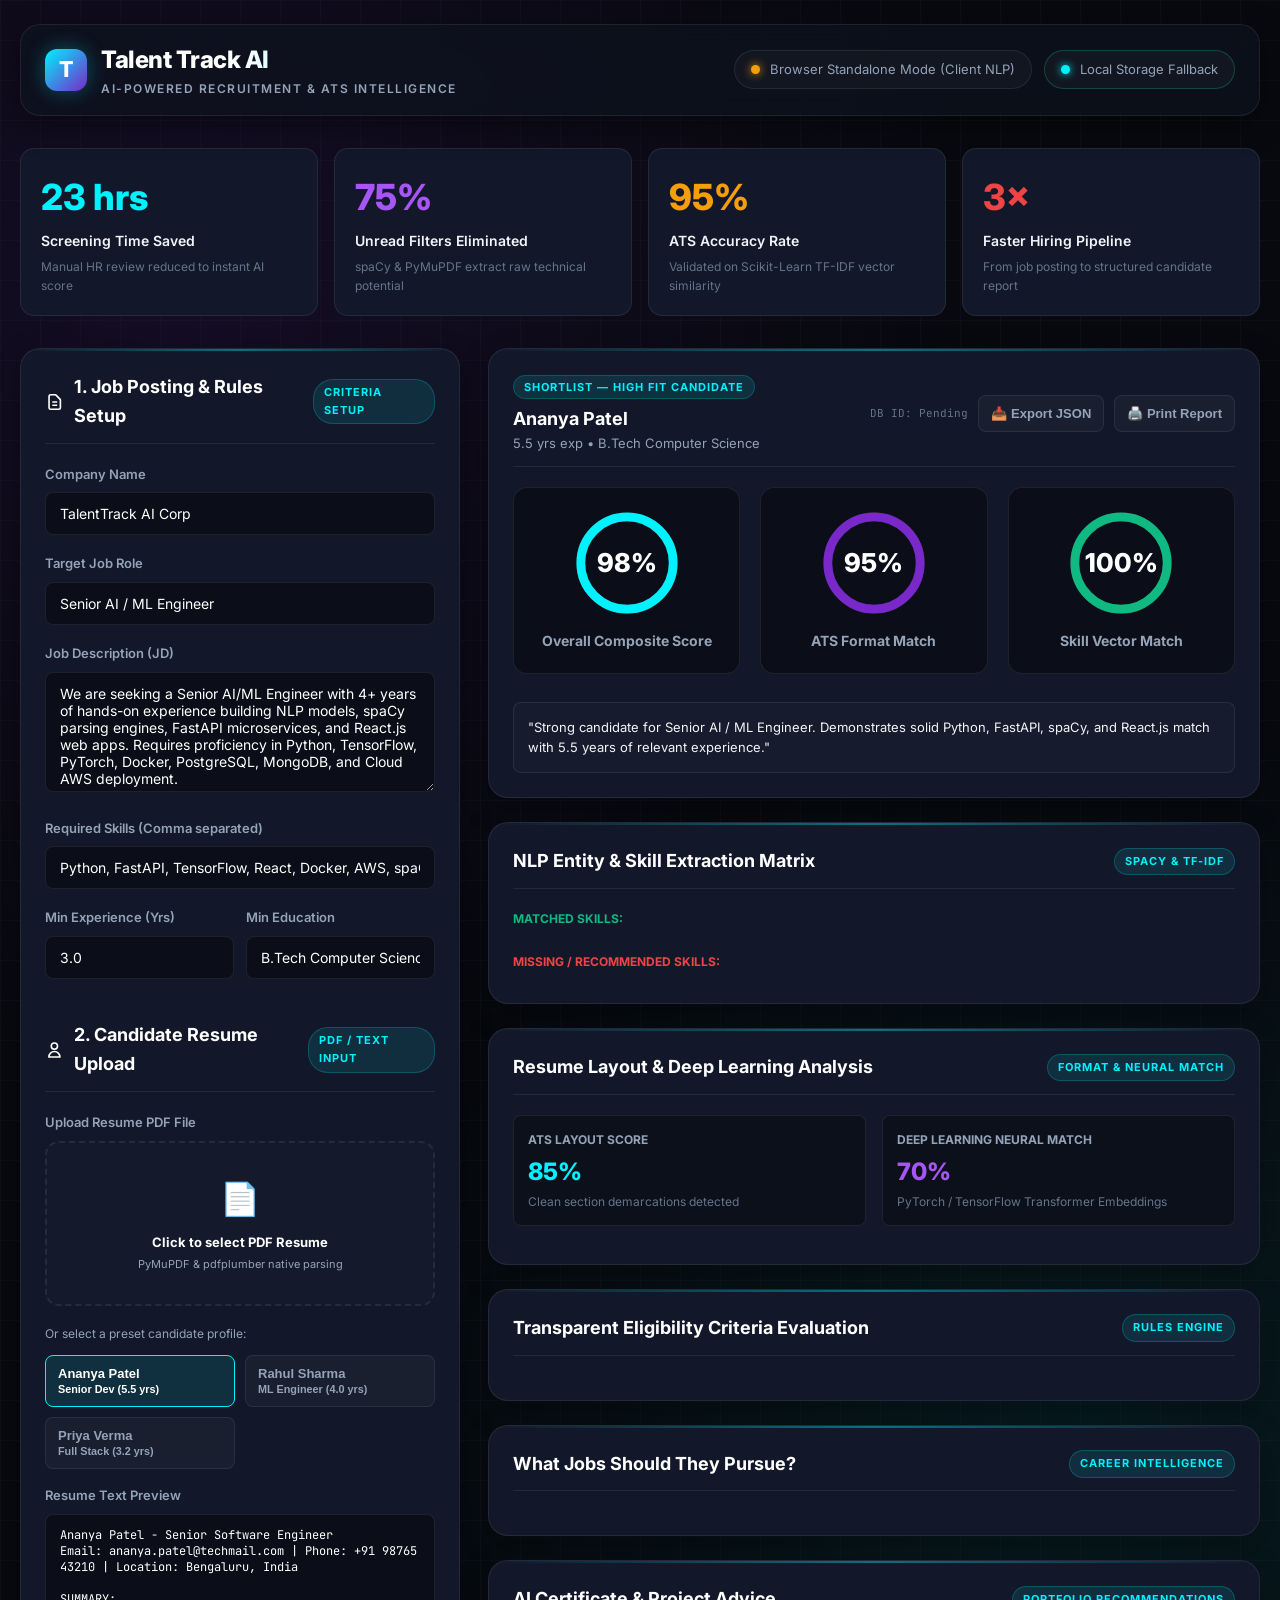
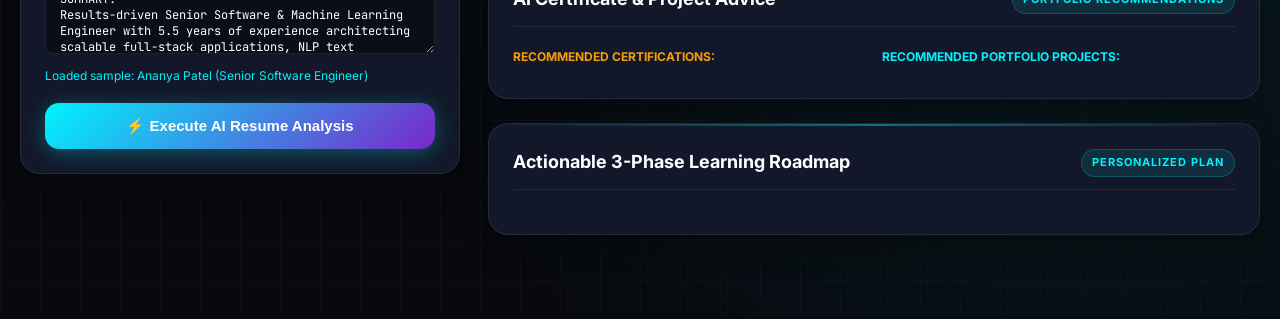
==== index.html @ 619280d9 "first commit" ====
<!DOCTYPE html>
<html lang="en">
<head>
  <meta charset="UTF-8">
  <meta name="viewport" content="width=device-width, initial-scale=1.0">
  <title>Talent Track AI - Intelligent Resume Shortlisting Platform</title>
  <meta name="description" content="AI-powered recruitment and ATS resume shortlisting platform matching candidates using machine learning, PyMuPDF, pdfplumber, spaCy, and Scikit-Learn.">
  <link rel="stylesheet" href="css/styles.css">
</head>
<body>

  <div class="app-container">

    <!-- Header / Navbar -->
    <header class="navbar">
      <div class="brand">
        <div class="brand-icon">T</div>
        <div>
          <div class="brand-title">Talent Track AI</div>
          <div class="brand-subtitle">AI-Powered Recruitment & ATS Intelligence</div>
        </div>
      </div>
      
      <div style="display:flex; gap:12px; align-items:center;">
        <div class="server-status">
          <span class="status-dot" id="server-dot"></span>
          <span id="server-text">Connecting to Backend...</span>
        </div>
        <div class="server-status" style="border-color: rgba(16, 185, 129, 0.3);">
          <span class="status-dot" style="background-color:#00f2fe; box-shadow:0 0 8px #00f2fe;"></span>
          <span id="db-status-text">MongoDB Ready</span>
        </div>
      </div>
    </header>

    <!-- Slide 2: Problem & Impact Banner -->
    <section class="problem-banner">
      <div class="stat-card">
        <div class="stat-number cyan">23 hrs</div>
        <div class="stat-label">Screening Time Saved</div>
        <div class="stat-desc">Manual HR review reduced to instant AI score</div>
      </div>
      <div class="stat-card">
        <div class="stat-number purple">75%</div>
        <div class="stat-label">Unread Filters Eliminated</div>
        <div class="stat-desc">spaCy & PyMuPDF extract raw technical potential</div>
      </div>
      <div class="stat-card">
        <div class="stat-number amber">95%</div>
        <div class="stat-label">ATS Accuracy Rate</div>
        <div class="stat-desc">Validated on Scikit-Learn TF-IDF vector similarity</div>
      </div>
      <div class="stat-card">
        <div class="stat-number rose">3×</div>
        <div class="stat-label">Faster Hiring Pipeline</div>
        <div class="stat-desc">From job posting to structured candidate report</div>
      </div>
    </section>

    <!-- Main Grid Layout -->
    <div class="main-grid">

      <!-- Left Panel: Job Input & Candidate Resume Loader -->
      <aside class="left-col">
        <div class="card-panel">
          <div class="panel-header">
            <h2 class="panel-title">
              <svg width="20" height="20" fill="none" stroke="currentColor" stroke-width="2" viewBox="0 0 24 24"><path d="M9 12h6m-6 4h6m2 5H7a2 2 0 01-2-2V5a2 2 0 012-2h5.586a1 1 0 01.707.293l5.414 5.414a1 1 0 01.293.707V19a2 2 0 01-2 2z"></path></svg>
              1. Job Posting & Rules Setup
            </h2>
            <span class="panel-tag">Criteria Setup</span>
          </div>

          <form id="analysis-form">
            <div class="form-group">
              <label class="form-label" for="company-name">Company Name</label>
              <input type="text" id="company-name" class="form-input" value="TalentTrack AI Corp">
            </div>

            <div class="form-group">
              <label class="form-label" for="job-role">Target Job Role</label>
              <input type="text" id="job-role" class="form-input" value="Senior AI / ML Engineer">
            </div>

            <div class="form-group">
              <label class="form-label" for="job-desc">Job Description (JD)</label>
              <textarea id="job-desc" class="form-textarea">We are seeking a Senior AI/ML Engineer with 4+ years of hands-on experience building NLP models, spaCy parsing engines, FastAPI microservices, and React.js web apps. Requires proficiency in Python, TensorFlow, PyTorch, Docker, PostgreSQL, MongoDB, and Cloud AWS deployment.</textarea>
            </div>

            <div class="form-group">
              <label class="form-label" for="req-skills">Required Skills (Comma separated)</label>
              <input type="text" id="req-skills" class="form-input" value="Python, FastAPI, TensorFlow, React, Docker, AWS, spaCy, MongoDB">
            </div>

            <div style="display:grid; grid-template-columns:1fr 1fr; gap:12px;">
              <div class="form-group">
                <label class="form-label" for="min-exp">Min Experience (Yrs)</label>
                <input type="number" id="min-exp" class="form-input" value="3.0" step="0.5">
              </div>
              <div class="form-group">
                <label class="form-label" for="min-edu">Min Education</label>
                <input type="text" id="min-edu" class="form-input" value="B.Tech Computer Science">
              </div>
            </div>

            <!-- Candidate Resume Selection -->
            <div class="panel-header" style="margin-top:24px;">
              <h2 class="panel-title">
                <svg width="20" height="20" fill="none" stroke="currentColor" stroke-width="2" viewBox="0 0 24 24"><path d="M16 7a4 4 0 11-8 0 4 4 0 018 0zM12 14a7 7 0 00-7 7h14a7 7 0 00-7-7z"></path></svg>
                2. Candidate Resume Upload
              </h2>
              <span class="panel-tag">PDF / Text Input</span>
            </div>

            <!-- PDF File Upload Dropzone -->
            <div class="form-group">
              <label class="form-label">Upload Resume PDF File</label>
              <div class="dropzone" onclick="document.getElementById('resume-file-input').click();">
                <div class="dropzone-icon">📄</div>
                <div style="font-size:13px; font-weight:700; color:#fff;">Click to select PDF Resume</div>
                <div style="font-size:11px; color:var(--text-muted); margin-top:4px;">PyMuPDF & pdfplumber native parsing</div>
              </div>
              <input type="file" id="resume-file-input" accept=".pdf,.txt" style="display:none;">
            </div>

            <p style="font-size:12px; color:var(--text-muted); margin-bottom:12px;">Or select a preset candidate profile:</p>

            <div class="preset-grid">
              <button type="button" class="preset-btn active" data-preset="ananya">Ananya Patel<br><small>Senior Dev (5.5 yrs)</small></button>
              <button type="button" class="preset-btn" data-preset="rahul">Rahul Sharma<br><small>ML Engineer (4.0 yrs)</small></button>
              <button type="button" class="preset-btn" data-preset="priya">Priya Verma<br><small>Full Stack (3.2 yrs)</small></button>
            </div>

            <div class="form-group">
              <label class="form-label" for="resume-text-input">Resume Text Preview</label>
              <textarea id="resume-text-input" class="form-textarea" style="min-height:140px; font-family:'JetBrains Mono', monospace; font-size:12px;"></textarea>
              <div id="selected-file-name" style="font-size:12px; color:var(--cyan-accent); margin-top:4px;">Loaded sample: Ananya Patel</div>
            </div>

            <button type="submit" class="btn-primary" id="analyze-btn">
              ⚡ Execute AI Resume Analysis
            </button>
          </form>
        </div>
      </aside>

      <!-- Right Panel: Results & AI Intelligence Dashboard -->
      <main class="right-col" id="results-section">

        <!-- Score Overview Hero -->
        <div class="card-panel">
          <div class="panel-header">
            <div>
              <span class="panel-tag" id="verdict-badge-el">SHORTLIST — High Fit Candidate</span>
              <h2 class="panel-title" style="margin-top:6px;" id="cand-name">Ananya Patel</h2>
              <p style="font-size:13px; color:var(--text-muted);" id="cand-meta">5.5 yrs exp • B.Tech Computer Science</p>
            </div>
            <div style="display:flex; gap:10px; align-items:center;">
              <span style="font-size:11px; font-family:'JetBrains Mono', monospace; color:var(--text-dim);" id="db-record-tag">DB ID: Pending</span>
              <button class="preset-btn" id="export-json-btn">📥 Export JSON</button>
              <button class="preset-btn" id="print-report-btn">🖨️ Print Report</button>
            </div>
          </div>

          <!-- Gauges -->
          <div class="hero-score-grid">
            <div class="score-card">
              <div class="score-gauge">
                <svg viewBox="0 0 100 100">
                  <circle class="score-circle-bg" cx="50" cy="50" r="42"/>
                  <circle class="score-circle-val" id="overall-score-gauge" cx="50" cy="50" r="42"/>
                </svg>
                <div class="score-val-text" id="overall-score-val">98%</div>
              </div>
              <div class="score-title">Overall Composite Score</div>
            </div>

            <div class="score-card">
              <div class="score-gauge">
                <svg viewBox="0 0 100 100">
                  <circle class="score-circle-bg" cx="50" cy="50" r="42"/>
                  <circle class="score-circle-val" id="ats-score-gauge" cx="50" cy="50" r="42" style="stroke:var(--purple-accent);"/>
                </svg>
                <div class="score-val-text" id="ats-score-val">95%</div>
              </div>
              <div class="score-title">ATS Format Match</div>
            </div>

            <div class="score-card">
              <div class="score-gauge">
                <svg viewBox="0 0 100 100">
                  <circle class="score-circle-bg" cx="50" cy="50" r="42"/>
                  <circle class="score-circle-val" id="skill-score-gauge" cx="50" cy="50" r="42" style="stroke:var(--emerald-accent);"/>
                </svg>
                <div class="score-val-text" id="skill-score-val">100%</div>
              </div>
              <div class="score-title">Skill Vector Match</div>
            </div>
          </div>

          <div style="background:rgba(255,255,255,0.02); border:1px solid var(--border-color); border-radius:var(--radius-sm); padding:14px; font-size:13px; color:var(--text-main);" id="verdict-summary">
            "Strong candidate for Senior AI / ML Engineer. Demonstrates solid Python, FastAPI, spaCy, and React.js match with 5.5 years of relevant experience."
          </div>
        </div>

        <!-- Extracted Skills & NLP Entity Matrix -->
        <div class="card-panel">
          <div class="panel-header">
            <h3 class="panel-title">NLP Entity & Skill Extraction Matrix</h3>
            <span class="panel-tag">spaCy & TF-IDF</span>
          </div>

          <div style="margin-bottom:16px;">
            <div style="font-size:12px; font-weight:700; color:var(--emerald-accent); margin-bottom:8px;">MATCHED SKILLS:</div>
            <div class="skill-pills" id="matched-skills-container"></div>
          </div>

          <div>
            <div style="font-size:12px; font-weight:700; color:var(--rose-accent); margin-bottom:8px;">MISSING / RECOMMENDED SKILLS:</div>
            <div class="skill-pills" id="missing-skills-container"></div>
          </div>
        </div>

        <!-- Layout & Deep Learning Analysis -->
        <div class="card-panel">
          <div class="panel-header">
            <h3 class="panel-title">Resume Layout & Deep Learning Analysis</h3>
            <span class="panel-tag">Format & Neural Match</span>
          </div>

          <div style="display:grid; grid-template-columns:1fr 1fr; gap:16px; margin-bottom:14px;">
            <div style="background:rgba(7,9,14,0.5); border:1px solid var(--border-color); border-radius:var(--radius-sm); padding:14px;">
              <div style="font-size:12px; color:var(--text-muted); font-weight:700; margin-bottom:4px;">ATS LAYOUT SCORE</div>
              <div style="font-size:24px; font-weight:800; color:var(--cyan-accent);" id="layout-score-val">85%</div>
              <div style="font-size:12px; color:var(--text-dim);" id="layout-status-desc">Clean section demarcations detected</div>
            </div>

            <div style="background:rgba(7,9,14,0.5); border:1px solid var(--border-color); border-radius:var(--radius-sm); padding:14px;">
              <div style="font-size:12px; color:var(--text-muted); font-weight:700; margin-bottom:4px;">DEEP LEARNING NEURAL MATCH</div>
              <div style="font-size:24px; font-weight:800; color:#a855f7;" id="dl-score-val">70%</div>
              <div style="font-size:12px; color:var(--text-dim);" id="dl-framework-desc">PyTorch / TensorFlow Transformer Embeddings</div>
            </div>
          </div>

          <div style="font-size:12px; color:var(--text-muted); line-height:1.5;" id="layout-suggestions-container"></div>
        </div>

        <!-- Slide 7: Transparent Eligibility Evaluation -->
        <div class="card-panel">
          <div class="panel-header">
            <h3 class="panel-title">Transparent Eligibility Criteria Evaluation</h3>
            <span class="panel-tag">Rules Engine</span>
          </div>

          <div class="eligibility-list" id="eligibility-list-container"></div>
        </div>

        <!-- Slide 8: Career Mapping ("What Jobs Should They Pursue?") -->
        <div class="card-panel">
          <div class="panel-header">
            <h3 class="panel-title">What Jobs Should They Pursue?</h3>
            <span class="panel-tag">Career Intelligence</span>
          </div>

          <div class="career-grid" id="career-grid-container"></div>
        </div>

        <!-- Certificate & Project Suggestions -->
        <div class="card-panel">
          <div class="panel-header">
            <h3 class="panel-title">AI Certificate & Project Advice</h3>
            <span class="panel-tag">Portfolio Recommendations</span>
          </div>

          <div style="display:grid; grid-template-columns:1fr 1fr; gap:16px;">
            <div>
              <div style="font-size:12px; font-weight:700; color:var(--amber-accent); margin-bottom:8px;">RECOMMENDED CERTIFICATIONS:</div>
              <div id="cert-advice-container"></div>
            </div>
            <div>
              <div style="font-size:12px; font-weight:700; color:var(--cyan-accent); margin-bottom:8px;">RECOMMENDED PORTFOLIO PROJECTS:</div>
              <div id="project-advice-container"></div>
            </div>
          </div>
        </div>

        <!-- Slide 9: Candidate Gap Analysis & Learning Roadmap -->
        <div class="card-panel">
          <div class="panel-header">
            <h3 class="panel-title">Actionable 3-Phase Learning Roadmap</h3>
            <span class="panel-tag">Personalized Plan</span>
          </div>

          <div>
            <div class="roadmap-timeline" id="roadmap-container"></div>
          </div>
        </div>

      </main>

    </div>
  </div>

  <script src="js/sample_resumes.js"></script>
  <script src="js/nlp_simulator.js"></script>
  <script src="js/app.js"></script>
</body>
</html>
---- css/styles.css ----
@import url('./variables.css');
@import url('https://fonts.googleapis.com/css2?family=Inter:wght@300;400;500;600;700;800&family=JetBrains+Mono:wght@400;500;600&display=swap');

* {
  box-sizing: border-box;
  margin: 0;
  padding: 0;
}

body {
  background-color: var(--bg-dark);
  color: var(--text-main);
  font-family: var(--font-family);
  min-height: 100vh;
  line-height: 1.6;
  background-image: 
    radial-gradient(circle at 15% 15%, rgba(121, 40, 202, 0.12) 0%, transparent 40%),
    radial-gradient(circle at 85% 75%, rgba(0, 242, 254, 0.08) 0%, transparent 40%),
    linear-gradient(to right, rgba(255, 255, 255, 0.02) 1px, transparent 1px),
    linear-gradient(to bottom, rgba(255, 255, 255, 0.02) 1px, transparent 1px);
  background-size: 100% 100%, 100% 100%, 40px 40px, 40px 40px;
  overflow-x: hidden;
}

/* Container */
.app-container {
  max-width: 1320px;
  margin: 0 auto;
  padding: 24px 20px 60px;
}

/* Header & Navbar */
.navbar {
  display: flex;
  justify-content: space-between;
  align-items: center;
  padding: 16px 24px;
  background: rgba(14, 19, 31, 0.7);
  backdrop-filter: blur(12px);
  border: 1px solid var(--border-color);
  border-radius: var(--radius-lg);
  margin-bottom: 32px;
  box-shadow: 0 8px 32px rgba(0, 0, 0, 0.4);
}

.brand {
  display: flex;
  align-items: center;
  gap: 14px;
}

.brand-icon {
  width: 42px;
  height: 42px;
  background: linear-gradient(135deg, var(--cyan-accent), var(--purple-accent));
  border-radius: 12px;
  display: flex;
  align-items: center;
  justify-content: center;
  font-weight: 800;
  font-size: 22px;
  color: #fff;
  box-shadow: 0 0 20px var(--cyan-glow);
}

.brand-title {
  font-size: 24px;
  font-weight: 800;
  letter-spacing: -0.5px;
  background: linear-gradient(90deg, #ffffff 40%, var(--cyan-accent));
  -webkit-background-clip: text;
  -webkit-text-fill-color: transparent;
}

.brand-subtitle {
  font-size: 12px;
  color: var(--text-muted);
  text-transform: uppercase;
  letter-spacing: 1.5px;
  font-weight: 600;
}

.server-status {
  display: flex;
  align-items: center;
  gap: 10px;
  padding: 8px 16px;
  background: rgba(255, 255, 255, 0.03);
  border: 1px solid var(--border-color);
  border-radius: 30px;
  font-size: 13px;
  color: var(--text-muted);
}

.status-dot {
  width: 9px;
  height: 9px;
  border-radius: 50%;
  background-color: var(--emerald-accent);
  box-shadow: 0 0 10px var(--emerald-accent);
}

/* Problem Stats Banner (Slide 2 & 11) */
.problem-banner {
  display: grid;
  grid-template-columns: repeat(auto-fit, minmax(240px, 1fr));
  gap: 16px;
  margin-bottom: 32px;
}

.stat-card {
  background: var(--bg-panel);
  border: 1px solid var(--border-color);
  border-radius: var(--radius-md);
  padding: 20px;
  transition: var(--transition-fast);
}

.stat-card:hover {
  border-color: var(--border-glow);
  transform: translateY(-2px);
}

.stat-number {
  font-size: 36px;
  font-weight: 800;
  color: #fff;
  margin-bottom: 4px;
}

.stat-number.cyan { color: var(--cyan-accent); }
.stat-number.purple { color: #a855f7; }
.stat-number.amber { color: var(--amber-accent); }
.stat-number.rose { color: var(--rose-accent); }

.stat-label {
  font-size: 14px;
  font-weight: 600;
  color: var(--text-main);
}

.stat-desc {
  font-size: 12px;
  color: var(--text-dim);
  margin-top: 4px;
}

/* Main Grid Layout */
.main-grid {
  display: grid;
  grid-template-columns: 440px 1fr;
  gap: 28px;
}

@media (max-width: 1024px) {
  .main-grid {
    grid-template-columns: 1fr;
  }
}

/* Section Cards */
.card-panel {
  background: var(--bg-panel);
  border: 1px solid var(--border-color);
  border-radius: var(--radius-lg);
  padding: 24px;
  box-shadow: 0 10px 30px rgba(0, 0, 0, 0.3);
  margin-bottom: 24px;
  position: relative;
  overflow: hidden;
}

.card-panel::before {
  content: '';
  position: absolute;
  top: 0;
  left: 0;
  right: 0;
  height: 2px;
  background: linear-gradient(90deg, transparent, var(--cyan-accent), transparent);
  opacity: 0.4;
}

.panel-header {
  display: flex;
  justify-content: space-between;
  align-items: center;
  margin-bottom: 20px;
  padding-bottom: 12px;
  border-bottom: 1px solid var(--border-color);
}

.panel-title {
  font-size: 18px;
  font-weight: 700;
  color: #fff;
  display: flex;
  align-items: center;
  gap: 10px;
}

.panel-tag {
  font-size: 11px;
  font-weight: 700;
  text-transform: uppercase;
  letter-spacing: 1px;
  padding: 4px 10px;
  border-radius: 20px;
  background: rgba(0, 242, 254, 0.1);
  color: var(--cyan-accent);
  border: 1px solid rgba(0, 242, 254, 0.2);
}

/* Form Inputs */
.form-group {
  margin-bottom: 18px;
}

.form-label {
  display: block;
  font-size: 13px;
  font-weight: 600;
  color: var(--text-muted);
  margin-bottom: 8px;
}

.form-input, .form-textarea, .form-select {
  width: 100%;
  background: rgba(7, 9, 14, 0.6);
  border: 1px solid var(--border-color);
  border-radius: var(--radius-sm);
  padding: 12px 14px;
  color: #fff;
  font-family: var(--font-family);
  font-size: 14px;
  transition: var(--transition-fast);
}

.form-input:focus, .form-textarea:focus, .form-select:focus {
  outline: none;
  border-color: var(--cyan-accent);
  box-shadow: 0 0 12px var(--cyan-glow);
}

.form-textarea {
  min-height: 120px;
  resize: vertical;
}

/* Preset Resume Selector Buttons */
.preset-grid {
  display: grid;
  grid-template-columns: repeat(2, 1fr);
  gap: 10px;
  margin-bottom: 16px;
}

.preset-btn {
  background: rgba(255, 255, 255, 0.03);
  border: 1px solid var(--border-color);
  border-radius: var(--radius-sm);
  padding: 10px 12px;
  color: var(--text-muted);
  font-size: 13px;
  font-weight: 600;
  cursor: pointer;
  text-align: left;
  transition: var(--transition-fast);
}

.preset-btn:hover, .preset-btn.active {
  background: rgba(0, 242, 254, 0.1);
  border-color: var(--cyan-accent);
  color: #fff;
}

/* Dropzone Upload */
.dropzone {
  border: 2px dashed var(--border-color);
  border-radius: var(--radius-md);
  padding: 30px 20px;
  text-align: center;
  cursor: pointer;
  transition: var(--transition-fast);
  background: rgba(255, 255, 255, 0.01);
  margin-bottom: 18px;
}

.dropzone:hover {
  border-color: var(--cyan-accent);
  background: rgba(0, 242, 254, 0.04);
}

.dropzone-icon {
  font-size: 32px;
  margin-bottom: 8px;
}

.btn-primary {
  width: 100%;
  padding: 14px 24px;
  background: linear-gradient(135deg, var(--cyan-accent), var(--purple-accent));
  color: #fff;
  border: none;
  border-radius: var(--radius-md);
  font-size: 15px;
  font-weight: 700;
  cursor: pointer;
  box-shadow: 0 4px 20px var(--cyan-glow);
  transition: var(--transition-fast);
}

.btn-primary:hover {
  opacity: 0.92;
  transform: translateY(-1px);
}

/* Score Dashboard Hero (Slide 6 & 9) */
.hero-score-grid {
  display: grid;
  grid-template-columns: repeat(auto-fit, minmax(200px, 1fr));
  gap: 20px;
  margin-bottom: 28px;
}

.score-card {
  background: rgba(7, 9, 14, 0.6);
  border: 1px solid var(--border-color);
  border-radius: var(--radius-md);
  padding: 20px;
  text-align: center;
  position: relative;
}

.score-gauge {
  position: relative;
  width: 110px;
  height: 110px;
  margin: 0 auto 12px;
}

.score-gauge svg {
  transform: rotate(-90deg);
  width: 100%;
  height: 100%;
}

.score-circle-bg {
  fill: none;
  stroke: rgba(255, 255, 255, 0.06);
  stroke-width: 8;
}

.score-circle-val {
  fill: none;
  stroke: var(--cyan-accent);
  stroke-width: 8;
  stroke-linecap: round;
  transition: stroke-dashoffset 1s ease-in-out;
}

.score-val-text {
  position: absolute;
  top: 50%;
  left: 50%;
  transform: translate(-50%, -50%);
  font-size: 26px;
  font-weight: 800;
  color: #fff;
}

.score-title {
  font-size: 14px;
  font-weight: 700;
  color: var(--text-muted);
}

/* Badge Status Pill */
.badge {
  display: inline-block;
  padding: 4px 12px;
  border-radius: 20px;
  font-size: 12px;
  font-weight: 700;
  text-transform: uppercase;
}

.badge-pass { background: rgba(16, 185, 129, 0.15); color: var(--pass-color); border: 1px solid rgba(16, 185, 129, 0.3); }
.badge-warn { background: rgba(245, 158, 11, 0.15); color: var(--warn-color); border: 1px solid rgba(245, 158, 11, 0.3); }
.badge-fail { background: rgba(239, 68, 68, 0.15); color: var(--fail-color); border: 1px solid rgba(239, 68, 68, 0.3); }

.badge-high { background: rgba(239, 68, 68, 0.15); color: var(--rose-accent); }
.badge-med { background: rgba(245, 158, 11, 0.15); color: var(--amber-accent); }
.badge-low { background: rgba(16, 185, 129, 0.15); color: var(--emerald-accent); }

/* Eligibility Checklist (Slide 7) */
.eligibility-list {
  display: flex;
  flex-direction: column;
  gap: 12px;
}

.eligibility-item {
  display: flex;
  align-items: center;
  justify-content: space-between;
  padding: 14px 18px;
  background: rgba(7, 9, 14, 0.5);
  border: 1px solid var(--border-color);
  border-radius: var(--radius-sm);
}

.eligibility-left {
  display: flex;
  align-items: center;
  gap: 14px;
}

.check-icon {
  width: 28px;
  height: 28px;
  border-radius: 50%;
  display: flex;
  align-items: center;
  justify-content: center;
  font-weight: 800;
  font-size: 14px;
}

.check-icon.pass { background: rgba(16, 185, 129, 0.2); color: var(--pass-color); }
.check-icon.warn { background: rgba(245, 158, 11, 0.2); color: var(--warn-color); }
.check-icon.fail { background: rgba(239, 68, 68, 0.2); color: var(--fail-color); }

.eligibility-title {
  font-size: 14px;
  font-weight: 700;
  color: #fff;
}

.eligibility-req {
  font-size: 12px;
  color: var(--text-dim);
}

.eligibility-val {
  font-size: 13px;
  font-weight: 600;
  color: var(--cyan-accent);
  font-family: 'JetBrains Mono', monospace;
}

/* Career Intelligence Grid (Slide 8) */
.career-grid {
  display: grid;
  grid-template-columns: repeat(auto-fit, minmax(220px, 1fr));
  gap: 16px;
}

.career-card {
  background: rgba(7, 9, 14, 0.6);
  border: 1px solid var(--border-color);
  border-radius: var(--radius-md);
  padding: 18px;
  position: relative;
  transition: var(--transition-fast);
}

.career-card.top-pick {
  border-color: var(--cyan-accent);
  box-shadow: 0 0 20px var(--cyan-glow);
}

.top-pick-tag {
  position: absolute;
  top: -10px;
  right: 14px;
  background: var(--cyan-accent);
  color: #000;
  font-size: 10px;
  font-weight: 800;
  padding: 2px 8px;
  border-radius: 10px;
  text-transform: uppercase;
}

.career-role {
  font-size: 16px;
  font-weight: 700;
  color: #fff;
  margin-bottom: 6px;
}

.career-score {
  font-size: 22px;
  font-weight: 800;
  color: var(--cyan-accent);
  margin-bottom: 12px;
}

.career-salary {
  font-size: 13px;
  font-weight: 700;
  color: var(--emerald-accent);
}

.career-demand {
  font-size: 11px;
  color: var(--text-dim);
  margin-bottom: 12px;
}

.skill-pills {
  display: flex;
  flex-wrap: wrap;
  gap: 6px;
}

.pill {
  font-size: 11px;
  padding: 3px 8px;
  border-radius: 4px;
  background: rgba(255, 255, 255, 0.05);
  color: var(--text-muted);
  border: 1px solid var(--border-color);
}

.pill.matched {
  background: rgba(0, 242, 254, 0.1);
  border-color: rgba(0, 242, 254, 0.3);
  color: var(--cyan-accent);
}

.pill.missing {
  background: rgba(239, 68, 68, 0.1);
  border-color: rgba(239, 68, 68, 0.3);
  color: var(--rose-accent);
}

/* Learning Roadmap Timeline */
.roadmap-timeline {
  display: flex;
  flex-direction: column;
  gap: 16px;
  margin-top: 16px;
}

.roadmap-step {
  display: flex;
  gap: 16px;
  align-items: flex-start;
}

.step-num {
  width: 32px;
  height: 32px;
  border-radius: 50%;
  background: linear-gradient(135deg, var(--cyan-accent), var(--purple-accent));
  color: #fff;
  display: flex;
  align-items: center;
  justify-content: center;
  font-weight: 800;
  font-size: 13px;
  flex-shrink: 0;
}

.step-content {
  background: rgba(7, 9, 14, 0.5);
  border: 1px solid var(--border-color);
  border-radius: var(--radius-sm);
  padding: 12px 16px;
  width: 100%;
}

.step-title {
  font-size: 14px;
  font-weight: 700;
  color: #fff;
}

.step-desc {
  font-size: 13px;
  color: var(--text-muted);
  margin-top: 2px;
}
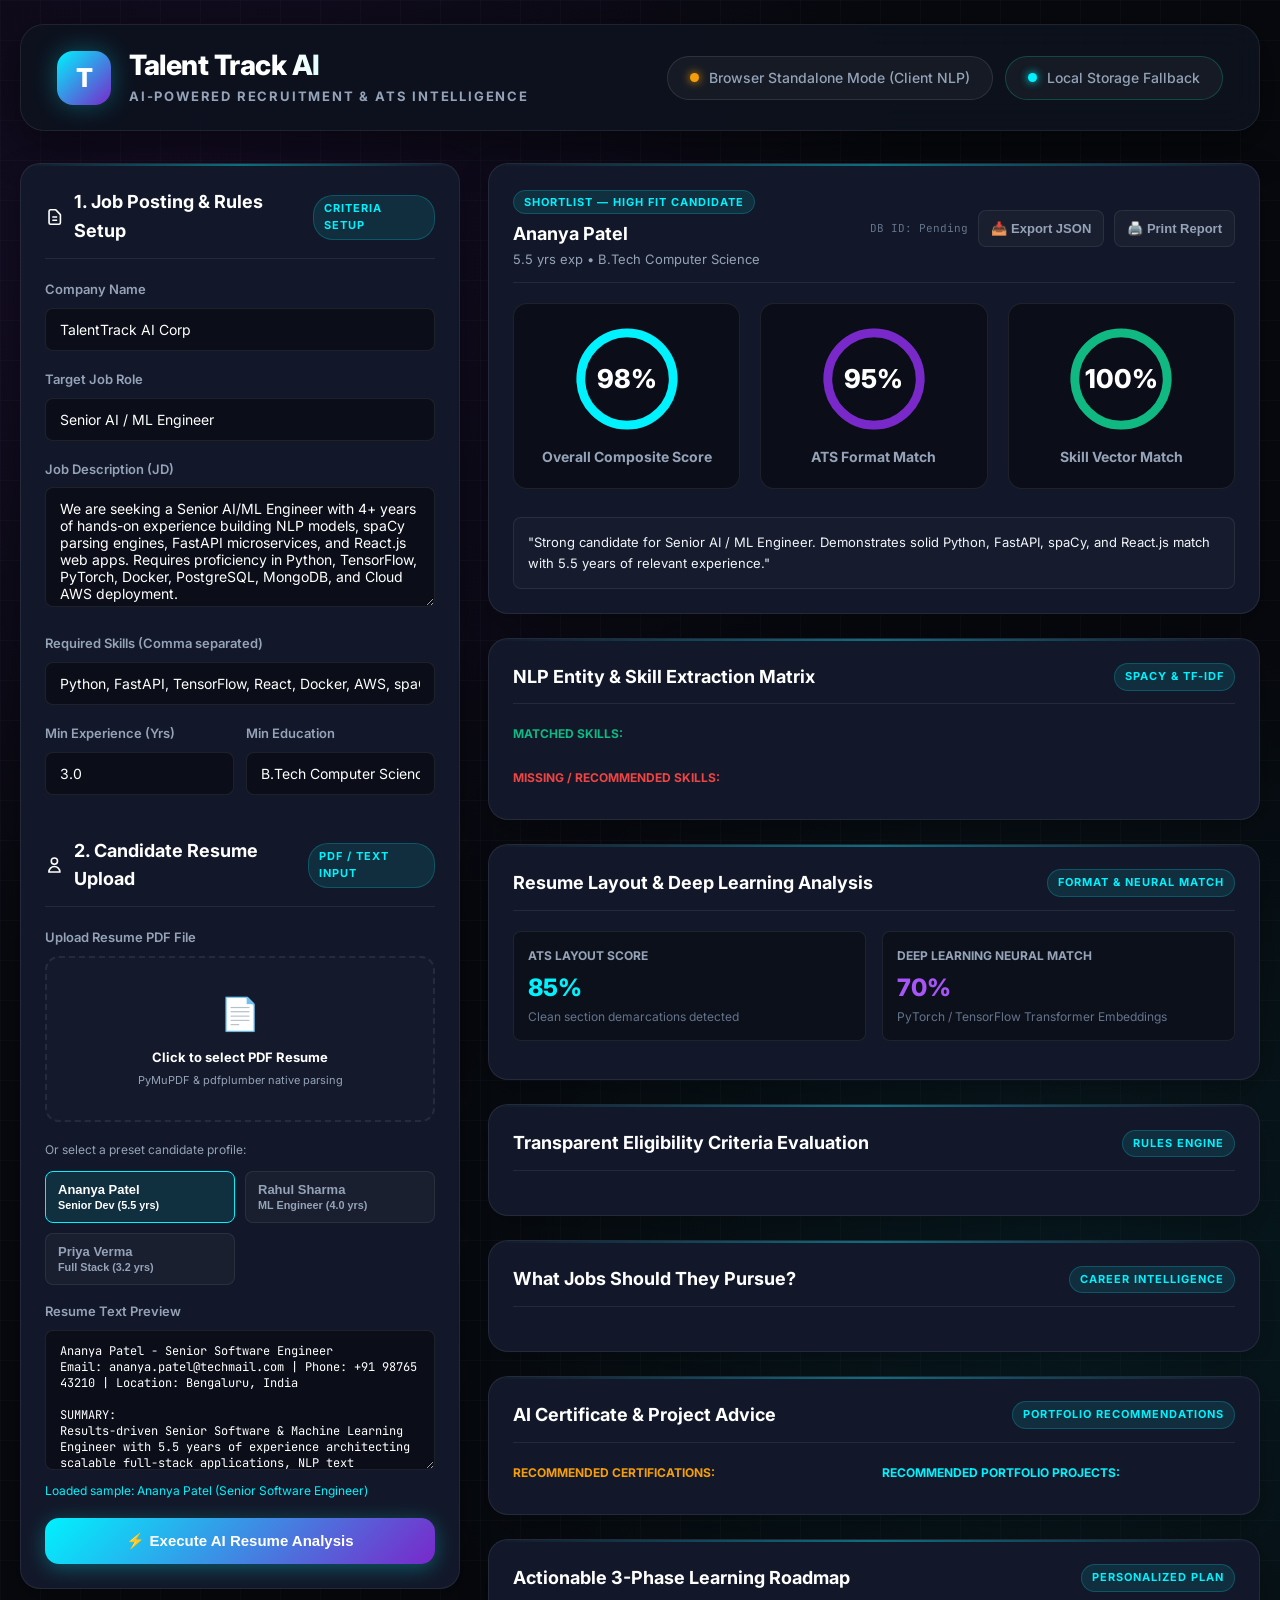
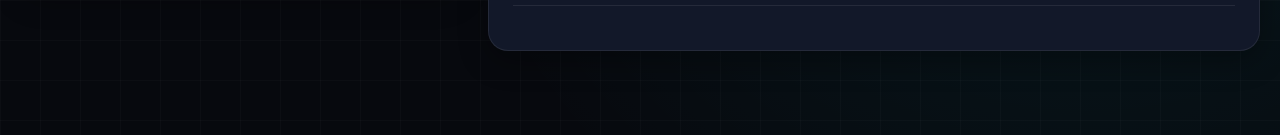
==== commit 2d6afa02: "feat: implement responsive dashboard layout with styling and components for TalentTrack AI" ====
--- a/index.html
+++ b/index.html
@@ -33,30 +33,6 @@
       </div>
     </header>
 
-    <!-- Slide 2: Problem & Impact Banner -->
-    <section class="problem-banner">
-      <div class="stat-card">
-        <div class="stat-number cyan">23 hrs</div>
-        <div class="stat-label">Screening Time Saved</div>
-        <div class="stat-desc">Manual HR review reduced to instant AI score</div>
-      </div>
-      <div class="stat-card">
-        <div class="stat-number purple">75%</div>
-        <div class="stat-label">Unread Filters Eliminated</div>
-        <div class="stat-desc">spaCy & PyMuPDF extract raw technical potential</div>
-      </div>
-      <div class="stat-card">
-        <div class="stat-number amber">95%</div>
-        <div class="stat-label">ATS Accuracy Rate</div>
-        <div class="stat-desc">Validated on Scikit-Learn TF-IDF vector similarity</div>
-      </div>
-      <div class="stat-card">
-        <div class="stat-number rose">3×</div>
-        <div class="stat-label">Faster Hiring Pipeline</div>
-        <div class="stat-desc">From job posting to structured candidate report</div>
-      </div>
-    </section>
-
     <!-- Main Grid Layout -->
     <div class="main-grid">
 
--- a/css/styles.css
+++ b/css/styles.css
@@ -34,61 +34,65 @@
   display: flex;
   justify-content: space-between;
   align-items: center;
-  padding: 16px 24px;
-  background: rgba(14, 19, 31, 0.7);
-  backdrop-filter: blur(12px);
-  border: 1px solid var(--border-color);
-  border-radius: var(--radius-lg);
+  padding: 24px 36px;
+  background: rgba(14, 19, 31, 0.85);
+  backdrop-filter: blur(16px);
+  border: 1px solid rgba(255, 255, 255, 0.08);
+  border-radius: 24px;
   margin-bottom: 32px;
-  box-shadow: 0 8px 32px rgba(0, 0, 0, 0.4);
+  box-shadow: 0 12px 40px rgba(0, 0, 0, 0.5);
 }
 
 .brand {
   display: flex;
   align-items: center;
-  gap: 14px;
+  gap: 18px;
 }
 
 .brand-icon {
-  width: 42px;
-  height: 42px;
+  width: 54px;
+  height: 54px;
   background: linear-gradient(135deg, var(--cyan-accent), var(--purple-accent));
-  border-radius: 12px;
+  border-radius: 16px;
   display: flex;
   align-items: center;
   justify-content: center;
   font-weight: 800;
-  font-size: 22px;
-  color: #fff;
-  box-shadow: 0 0 20px var(--cyan-glow);
+  font-size: 26px;
+  color: #fff;
+  box-shadow: 0 0 24px var(--cyan-glow);
+  flex-shrink: 0;
 }
 
 .brand-title {
-  font-size: 24px;
+  font-size: 28px;
   font-weight: 800;
   letter-spacing: -0.5px;
   background: linear-gradient(90deg, #ffffff 40%, var(--cyan-accent));
   -webkit-background-clip: text;
   -webkit-text-fill-color: transparent;
+  line-height: 1.2;
 }
 
 .brand-subtitle {
-  font-size: 12px;
+  font-size: 13px;
   color: var(--text-muted);
   text-transform: uppercase;
-  letter-spacing: 1.5px;
-  font-weight: 600;
+  letter-spacing: 1.8px;
+  font-weight: 700;
+  margin-top: 3px;
 }
 
 .server-status {
   display: flex;
   align-items: center;
   gap: 10px;
-  padding: 8px 16px;
-  background: rgba(255, 255, 255, 0.03);
-  border: 1px solid var(--border-color);
-  border-radius: 30px;
-  font-size: 13px;
+  padding: 10px 22px;
+  background: rgba(255, 255, 255, 0.04);
+  border: 1px solid rgba(255, 255, 255, 0.1);
+  border-radius: 40px;
+  font-size: 14px;
+  font-weight: 500;
   color: var(--text-muted);
 }
 
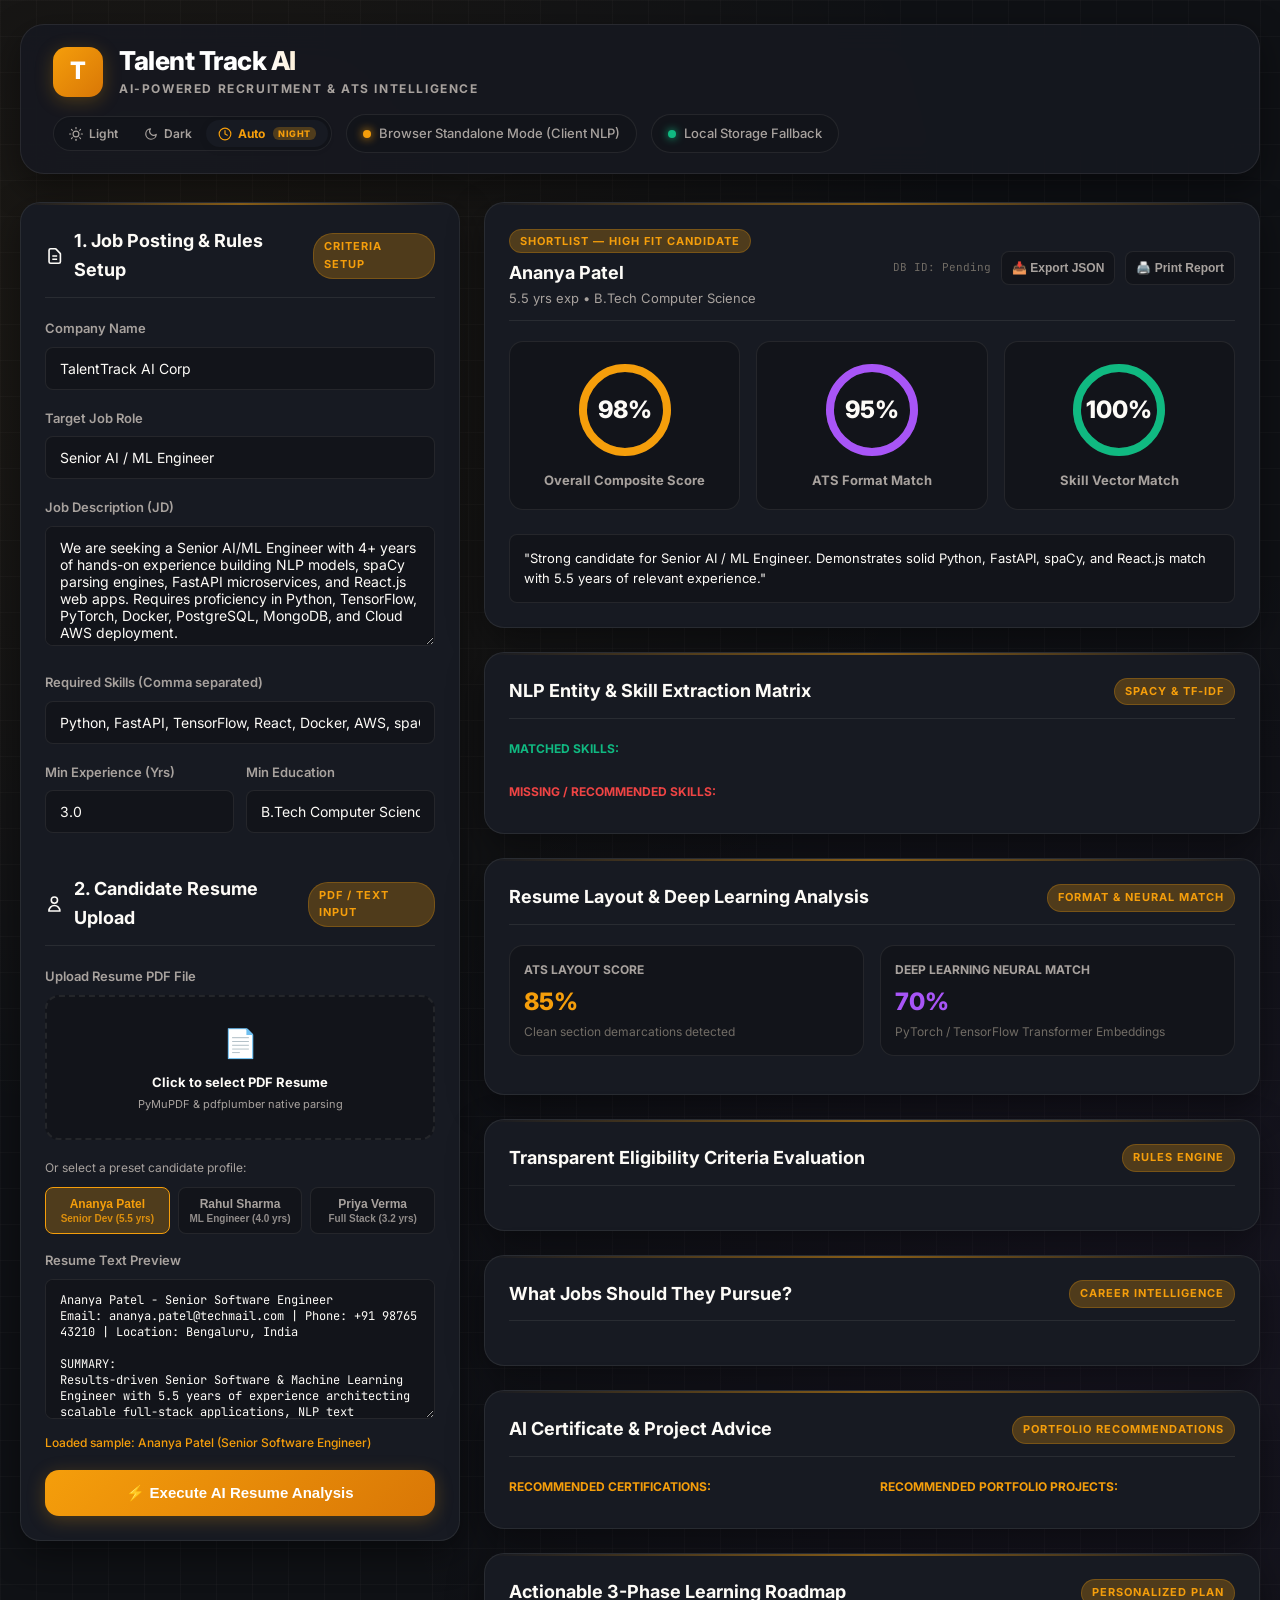
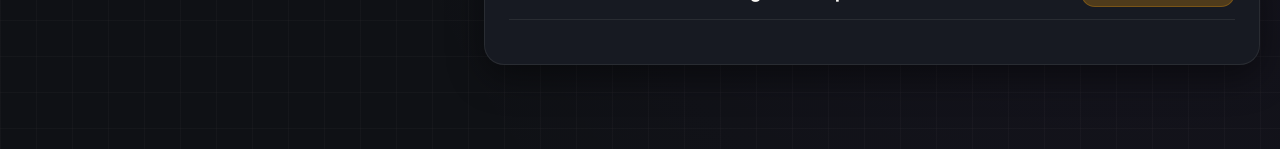
==== commit 3c6280e5: "feat: implement frontend architecture including styles, layout variables, and base application logic" ====
--- a/index.html
+++ b/index.html
@@ -1,11 +1,26 @@
 <!DOCTYPE html>
-<html lang="en">
+<html lang="en" data-theme="light" data-theme-mode="auto">
 <head>
   <meta charset="UTF-8">
   <meta name="viewport" content="width=device-width, initial-scale=1.0">
   <title>Talent Track AI - Intelligent Resume Shortlisting Platform</title>
   <meta name="description" content="AI-powered recruitment and ATS resume shortlisting platform matching candidates using machine learning, PyMuPDF, pdfplumber, spaCy, and Scikit-Learn.">
   <link rel="stylesheet" href="css/styles.css">
+  <script>
+    // Immediate theme resolution before DOM load to avoid FOUC
+    (function() {
+      try {
+        const stored = localStorage.getItem('talent_track_theme') || 'auto';
+        let resolved = stored;
+        if (stored === 'auto') {
+          const hour = new Date().getHours();
+          resolved = (hour >= 6 && hour < 18) ? 'light' : 'dark';
+        }
+        document.documentElement.setAttribute('data-theme', resolved);
+        document.documentElement.setAttribute('data-theme-mode', stored);
+      } catch (e) {}
+    })();
+  </script>
 </head>
 <body>
 
@@ -21,13 +36,32 @@
         </div>
       </div>
       
-      <div style="display:flex; gap:12px; align-items:center;">
+      <div class="navbar-right">
+        <!-- 3-State Theme Toggle Switch (Light, Dark, Auto) -->
+        <div class="theme-switch-container">
+          <div class="theme-switch-group" role="radiogroup" aria-label="Theme Selection">
+            <button type="button" class="theme-btn" id="theme-btn-light" data-mode="light" title="Light Mode (Ivory White)">
+              <svg viewBox="0 0 24 24"><circle cx="12" cy="12" r="5"></circle><line x1="12" y1="1" x2="12" y2="3"></line><line x1="12" y1="21" x2="12" y2="23"></line><line x1="4.22" y1="4.22" x2="5.64" y2="5.64"></line><line x1="18.36" y1="18.36" x2="19.78" y2="19.78"></line><line x1="1" y1="12" x2="3" y2="12"></line><line x1="21" y1="12" x2="23" y2="12"></line><line x1="4.22" y1="19.78" x2="5.64" y2="18.36"></line><line x1="18.36" y1="5.64" x2="19.78" y2="4.22"></line></svg>
+              <span>Light</span>
+            </button>
+            <button type="button" class="theme-btn" id="theme-btn-dark" data-mode="dark" title="Dark Mode (Warm Obsidian)">
+              <svg viewBox="0 0 24 24"><path d="M21 12.79A9 9 0 1 1 11.21 3 7 7 0 0 0 21 12.79z"></path></svg>
+              <span>Dark</span>
+            </button>
+            <button type="button" class="theme-btn" id="theme-btn-auto" data-mode="auto" title="Auto Mode: 6 AM - 6 PM Light, 6 PM - 6 AM Dark">
+              <svg viewBox="0 0 24 24"><circle cx="12" cy="12" r="10"></circle><polyline points="12 6 12 12 16 14"></polyline></svg>
+              <span>Auto</span>
+              <span class="theme-auto-badge" id="theme-auto-indicator">Day</span>
+            </button>
+          </div>
+        </div>
+
         <div class="server-status">
           <span class="status-dot" id="server-dot"></span>
           <span id="server-text">Connecting to Backend...</span>
         </div>
-        <div class="server-status" style="border-color: rgba(16, 185, 129, 0.3);">
-          <span class="status-dot" style="background-color:#00f2fe; box-shadow:0 0 8px #00f2fe;"></span>
+        <div class="server-status">
+          <span class="status-dot" id="db-dot" style="background-color:var(--emerald-accent); box-shadow:0 0 8px var(--emerald-accent);"></span>
           <span id="db-status-text">MongoDB Ready</span>
         </div>
       </div>
@@ -93,24 +127,24 @@
               <label class="form-label">Upload Resume PDF File</label>
               <div class="dropzone" onclick="document.getElementById('resume-file-input').click();">
                 <div class="dropzone-icon">📄</div>
-                <div style="font-size:13px; font-weight:700; color:#fff;">Click to select PDF Resume</div>
+                <div class="dropzone-title">Click to select PDF Resume</div>
                 <div style="font-size:11px; color:var(--text-muted); margin-top:4px;">PyMuPDF & pdfplumber native parsing</div>
               </div>
               <input type="file" id="resume-file-input" accept=".pdf,.txt" style="display:none;">
             </div>
 
-            <p style="font-size:12px; color:var(--text-muted); margin-bottom:12px;">Or select a preset candidate profile:</p>
+            <p style="font-size:12px; color:var(--text-muted); margin-bottom:10px;">Or select a preset candidate profile:</p>
 
             <div class="preset-grid">
-              <button type="button" class="preset-btn active" data-preset="ananya">Ananya Patel<br><small>Senior Dev (5.5 yrs)</small></button>
-              <button type="button" class="preset-btn" data-preset="rahul">Rahul Sharma<br><small>ML Engineer (4.0 yrs)</small></button>
-              <button type="button" class="preset-btn" data-preset="priya">Priya Verma<br><small>Full Stack (3.2 yrs)</small></button>
+              <button type="button" class="preset-btn active" data-preset="ananya">Ananya Patel<small>Senior Dev (5.5 yrs)</small></button>
+              <button type="button" class="preset-btn" data-preset="rahul">Rahul Sharma<small>ML Engineer (4.0 yrs)</small></button>
+              <button type="button" class="preset-btn" data-preset="priya">Priya Verma<small>Full Stack (3.2 yrs)</small></button>
             </div>
 
             <div class="form-group">
               <label class="form-label" for="resume-text-input">Resume Text Preview</label>
-              <textarea id="resume-text-input" class="form-textarea" style="min-height:140px; font-family:'JetBrains Mono', monospace; font-size:12px;"></textarea>
-              <div id="selected-file-name" style="font-size:12px; color:var(--cyan-accent); margin-top:4px;">Loaded sample: Ananya Patel</div>
+              <textarea id="resume-text-input" class="form-textarea" style="min-height:140px; font-family:var(--font-mono); font-size:12px;"></textarea>
+              <div id="selected-file-name" style="font-size:12px; color:var(--primary-accent); margin-top:6px; font-weight:500;">Loaded sample: Ananya Patel</div>
             </div>
 
             <button type="submit" class="btn-primary" id="analyze-btn">
@@ -132,7 +166,7 @@
               <p style="font-size:13px; color:var(--text-muted);" id="cand-meta">5.5 yrs exp • B.Tech Computer Science</p>
             </div>
             <div style="display:flex; gap:10px; align-items:center;">
-              <span style="font-size:11px; font-family:'JetBrains Mono', monospace; color:var(--text-dim);" id="db-record-tag">DB ID: Pending</span>
+              <span style="font-size:11px; font-family:var(--font-mono); color:var(--text-dim);" id="db-record-tag">DB ID: Pending</span>
               <button class="preset-btn" id="export-json-btn">📥 Export JSON</button>
               <button class="preset-btn" id="print-report-btn">🖨️ Print Report</button>
             </div>
@@ -174,7 +208,7 @@
             </div>
           </div>
 
-          <div style="background:rgba(255,255,255,0.02); border:1px solid var(--border-color); border-radius:var(--radius-sm); padding:14px; font-size:13px; color:var(--text-main);" id="verdict-summary">
+          <div class="info-subbox" id="verdict-summary">
             "Strong candidate for Senior AI / ML Engineer. Demonstrates solid Python, FastAPI, spaCy, and React.js match with 5.5 years of relevant experience."
           </div>
         </div>
@@ -205,20 +239,20 @@
           </div>
 
           <div style="display:grid; grid-template-columns:1fr 1fr; gap:16px; margin-bottom:14px;">
-            <div style="background:rgba(7,9,14,0.5); border:1px solid var(--border-color); border-radius:var(--radius-sm); padding:14px;">
+            <div class="score-card" style="text-align:left; padding:14px;">
               <div style="font-size:12px; color:var(--text-muted); font-weight:700; margin-bottom:4px;">ATS LAYOUT SCORE</div>
-              <div style="font-size:24px; font-weight:800; color:var(--cyan-accent);" id="layout-score-val">85%</div>
+              <div style="font-size:24px; font-weight:800; color:var(--primary-accent);" id="layout-score-val">85%</div>
               <div style="font-size:12px; color:var(--text-dim);" id="layout-status-desc">Clean section demarcations detected</div>
             </div>
 
-            <div style="background:rgba(7,9,14,0.5); border:1px solid var(--border-color); border-radius:var(--radius-sm); padding:14px;">
+            <div class="score-card" style="text-align:left; padding:14px;">
               <div style="font-size:12px; color:var(--text-muted); font-weight:700; margin-bottom:4px;">DEEP LEARNING NEURAL MATCH</div>
-              <div style="font-size:24px; font-weight:800; color:#a855f7;" id="dl-score-val">70%</div>
+              <div style="font-size:24px; font-weight:800; color:var(--purple-accent);" id="dl-score-val">70%</div>
               <div style="font-size:12px; color:var(--text-dim);" id="dl-framework-desc">PyTorch / TensorFlow Transformer Embeddings</div>
             </div>
           </div>
 
-          <div style="font-size:12px; color:var(--text-muted); line-height:1.5;" id="layout-suggestions-container"></div>
+          <div style="font-size:12px; color:var(--text-muted); line-height:1.6;" id="layout-suggestions-container"></div>
         </div>
 
         <!-- Slide 7: Transparent Eligibility Evaluation -->
@@ -254,7 +288,7 @@
               <div id="cert-advice-container"></div>
             </div>
             <div>
-              <div style="font-size:12px; font-weight:700; color:var(--cyan-accent); margin-bottom:8px;">RECOMMENDED PORTFOLIO PROJECTS:</div>
+              <div style="font-size:12px; font-weight:700; color:var(--primary-accent); margin-bottom:8px;">RECOMMENDED PORTFOLIO PROJECTS:</div>
               <div id="project-advice-container"></div>
             </div>
           </div>
--- a/css/styles.css
+++ b/css/styles.css
@@ -14,12 +14,13 @@
   min-height: 100vh;
   line-height: 1.6;
   background-image: 
-    radial-gradient(circle at 15% 15%, rgba(121, 40, 202, 0.12) 0%, transparent 40%),
-    radial-gradient(circle at 85% 75%, rgba(0, 242, 254, 0.08) 0%, transparent 40%),
-    linear-gradient(to right, rgba(255, 255, 255, 0.02) 1px, transparent 1px),
-    linear-gradient(to bottom, rgba(255, 255, 255, 0.02) 1px, transparent 1px);
-  background-size: 100% 100%, 100% 100%, 40px 40px, 40px 40px;
+    radial-gradient(circle at 12% 18%, var(--radial-glow-1) 0%, transparent 45%),
+    radial-gradient(circle at 88% 75%, var(--radial-glow-2) 0%, transparent 45%),
+    linear-gradient(to right, var(--grid-line-color) 1px, transparent 1px),
+    linear-gradient(to bottom, var(--grid-line-color) 1px, transparent 1px);
+  background-size: 100% 100%, 100% 100%, 36px 36px, 36px 36px;
   overflow-x: hidden;
+  transition: background-color var(--transition-smooth), color var(--transition-smooth);
 }
 
 /* Container */
@@ -34,126 +35,168 @@
   display: flex;
   justify-content: space-between;
   align-items: center;
-  padding: 24px 36px;
-  background: rgba(14, 19, 31, 0.85);
+  padding: 20px 32px;
+  background: var(--navbar-bg);
   backdrop-filter: blur(16px);
-  border: 1px solid rgba(255, 255, 255, 0.08);
-  border-radius: 24px;
-  margin-bottom: 32px;
-  box-shadow: 0 12px 40px rgba(0, 0, 0, 0.5);
+  -webkit-backdrop-filter: blur(16px);
+  border: 1px solid var(--border-color);
+  border-radius: var(--radius-xl);
+  margin-bottom: 28px;
+  box-shadow: var(--panel-shadow);
+  transition: background var(--transition-smooth), border-color var(--transition-smooth);
+  flex-wrap: wrap;
+  gap: 16px;
 }
 
 .brand {
   display: flex;
   align-items: center;
-  gap: 18px;
+  gap: 16px;
 }
 
 .brand-icon {
-  width: 54px;
-  height: 54px;
-  background: linear-gradient(135deg, var(--cyan-accent), var(--purple-accent));
-  border-radius: 16px;
+  width: 50px;
+  height: 50px;
+  background: var(--brand-gradient);
+  border-radius: 14px;
   display: flex;
   align-items: center;
   justify-content: center;
   font-weight: 800;
+  font-size: 24px;
+  color: #fff;
+  box-shadow: 0 4px 18px var(--primary-glow);
+  flex-shrink: 0;
+}
+
+.brand-title {
   font-size: 26px;
-  color: #fff;
-  box-shadow: 0 0 24px var(--cyan-glow);
-  flex-shrink: 0;
-}
-
-.brand-title {
-  font-size: 28px;
   font-weight: 800;
   letter-spacing: -0.5px;
-  background: linear-gradient(90deg, #ffffff 40%, var(--cyan-accent));
+  background: var(--brand-title-gradient);
   -webkit-background-clip: text;
   -webkit-text-fill-color: transparent;
   line-height: 1.2;
 }
 
 .brand-subtitle {
-  font-size: 13px;
+  font-size: 12px;
   color: var(--text-muted);
   text-transform: uppercase;
-  letter-spacing: 1.8px;
+  letter-spacing: 1.6px;
   font-weight: 700;
   margin-top: 3px;
 }
 
+.navbar-right {
+  display: flex;
+  align-items: center;
+  gap: 14px;
+  flex-wrap: wrap;
+}
+
+/* Theme Switcher Segmented Control */
+.theme-switch-container {
+  display: flex;
+  align-items: center;
+}
+
+.theme-switch-group {
+  display: inline-flex;
+  align-items: center;
+  background: var(--bg-surface-elevated);
+  border: 1px solid var(--border-color);
+  padding: 3px;
+  border-radius: 30px;
+  gap: 2px;
+  box-shadow: inset 0 1px 2px rgba(0, 0, 0, 0.04);
+}
+
+.theme-btn {
+  display: inline-flex;
+  align-items: center;
+  gap: 6px;
+  padding: 6px 12px;
+  border-radius: 20px;
+  border: none;
+  background: transparent;
+  color: var(--text-muted);
+  font-family: var(--font-family);
+  font-size: 12px;
+  font-weight: 600;
+  cursor: pointer;
+  transition: all var(--transition-fast);
+  user-select: none;
+}
+
+.theme-btn svg {
+  width: 14px;
+  height: 14px;
+  stroke: currentColor;
+  fill: none;
+  stroke-width: 2;
+  stroke-linecap: round;
+  stroke-linejoin: round;
+  transition: transform var(--transition-fast);
+}
+
+.theme-btn:hover {
+  color: var(--text-main);
+  background: var(--primary-glow);
+}
+
+.theme-btn:hover svg {
+  transform: scale(1.12);
+}
+
+.theme-btn.active {
+  background: var(--bg-panel);
+  color: var(--primary-accent);
+  font-weight: 700;
+  box-shadow: 0 2px 8px rgba(0, 0, 0, 0.08);
+}
+
+.theme-auto-badge {
+  font-size: 9px;
+  font-weight: 800;
+  text-transform: uppercase;
+  letter-spacing: 0.5px;
+  padding: 1px 5px;
+  border-radius: 6px;
+  background: var(--primary-glow);
+  color: var(--primary-accent);
+  margin-left: 2px;
+  display: inline-block;
+}
+
+/* Server Status Indicators */
 .server-status {
   display: flex;
   align-items: center;
-  gap: 10px;
-  padding: 10px 22px;
-  background: rgba(255, 255, 255, 0.04);
-  border: 1px solid rgba(255, 255, 255, 0.1);
+  gap: 8px;
+  padding: 8px 16px;
+  background: var(--bg-surface-elevated);
+  border: 1px solid var(--border-color);
   border-radius: 40px;
-  font-size: 14px;
+  font-size: 13px;
   font-weight: 500;
   color: var(--text-muted);
+  transition: background var(--transition-fast), border-color var(--transition-fast);
 }
 
 .status-dot {
-  width: 9px;
-  height: 9px;
+  width: 8px;
+  height: 8px;
   border-radius: 50%;
   background-color: var(--emerald-accent);
-  box-shadow: 0 0 10px var(--emerald-accent);
-}
-
-/* Problem Stats Banner (Slide 2 & 11) */
-.problem-banner {
-  display: grid;
-  grid-template-columns: repeat(auto-fit, minmax(240px, 1fr));
-  gap: 16px;
-  margin-bottom: 32px;
-}
-
-.stat-card {
-  background: var(--bg-panel);
-  border: 1px solid var(--border-color);
-  border-radius: var(--radius-md);
-  padding: 20px;
-  transition: var(--transition-fast);
-}
-
-.stat-card:hover {
-  border-color: var(--border-glow);
-  transform: translateY(-2px);
-}
-
-.stat-number {
-  font-size: 36px;
-  font-weight: 800;
-  color: #fff;
-  margin-bottom: 4px;
-}
-
-.stat-number.cyan { color: var(--cyan-accent); }
-.stat-number.purple { color: #a855f7; }
-.stat-number.amber { color: var(--amber-accent); }
-.stat-number.rose { color: var(--rose-accent); }
-
-.stat-label {
-  font-size: 14px;
-  font-weight: 600;
-  color: var(--text-main);
-}
-
-.stat-desc {
-  font-size: 12px;
-  color: var(--text-dim);
-  margin-top: 4px;
+  box-shadow: 0 0 8px var(--emerald-accent);
 }
 
 /* Main Grid Layout */
 .main-grid {
   display: grid;
   grid-template-columns: 440px 1fr;
-  gap: 28px;
+  gap: 24px;
 }
 
 @media (max-width: 1024px) {
@@ -168,10 +211,11 @@
   border: 1px solid var(--border-color);
   border-radius: var(--radius-lg);
   padding: 24px;
-  box-shadow: 0 10px 30px rgba(0, 0, 0, 0.3);
+  box-shadow: var(--panel-shadow);
   margin-bottom: 24px;
   position: relative;
   overflow: hidden;
+  transition: background var(--transition-smooth), border-color var(--transition-smooth), box-shadow var(--transition-smooth);
 }
 
 .card-panel::before {
@@ -181,8 +225,8 @@
   left: 0;
   right: 0;
   height: 2px;
-  background: linear-gradient(90deg, transparent, var(--cyan-accent), transparent);
-  opacity: 0.4;
+  background: linear-gradient(90deg, transparent, var(--primary-accent), transparent);
+  opacity: 0.5;
 }
 
 .panel-header {
@@ -197,7 +241,7 @@
 .panel-title {
   font-size: 18px;
   font-weight: 700;
-  color: #fff;
+  color: var(--text-main);
   display: flex;
   align-items: center;
   gap: 10px;
@@ -210,9 +254,9 @@
   letter-spacing: 1px;
   padding: 4px 10px;
   border-radius: 20px;
-  background: rgba(0, 242, 254, 0.1);
-  color: var(--cyan-accent);
-  border: 1px solid rgba(0, 242, 254, 0.2);
+  background: var(--primary-glow);
+  color: var(--primary-accent);
+  border: 1px solid var(--border-glow);
 }
 
 /* Form Inputs */
@@ -230,11 +274,11 @@
 
 .form-input, .form-textarea, .form-select {
   width: 100%;
-  background: rgba(7, 9, 14, 0.6);
+  background: var(--bg-input);
   border: 1px solid var(--border-color);
   border-radius: var(--radius-sm);
   padding: 12px 14px;
-  color: #fff;
+  color: var(--text-main);
   font-family: var(--font-family);
   font-size: 14px;
   transition: var(--transition-fast);
@@ -242,8 +286,8 @@
 
 .form-input:focus, .form-textarea:focus, .form-select:focus {
   outline: none;
-  border-color: var(--cyan-accent);
-  box-shadow: 0 0 12px var(--cyan-glow);
+  border-color: var(--primary-accent);
+  box-shadow: 0 0 0 3px var(--primary-glow);
 }
 
 .form-textarea {
@@ -254,93 +298,112 @@
 /* Preset Resume Selector Buttons */
 .preset-grid {
   display: grid;
-  grid-template-columns: repeat(2, 1fr);
-  gap: 10px;
+  grid-template-columns: repeat(3, 1fr);
+  gap: 8px;
   margin-bottom: 16px;
 }
 
 .preset-btn {
-  background: rgba(255, 255, 255, 0.03);
+  background: var(--bg-surface-elevated);
   border: 1px solid var(--border-color);
   border-radius: var(--radius-sm);
-  padding: 10px 12px;
-  color: var(--text-muted);
-  font-size: 13px;
+  padding: 9px 10px;
+  color: var(--text-muted);
+  font-size: 12px;
   font-weight: 600;
   cursor: pointer;
-  text-align: left;
+  text-align: center;
   transition: var(--transition-fast);
 }
 
+.preset-btn small {
+  display: block;
+  font-size: 10px;
+  opacity: 0.85;
+  margin-top: 2px;
+}
+
 .preset-btn:hover, .preset-btn.active {
-  background: rgba(0, 242, 254, 0.1);
-  border-color: var(--cyan-accent);
-  color: #fff;
+  background: var(--primary-glow);
+  border-color: var(--primary-accent);
+  color: var(--primary-accent);
 }
 
 /* Dropzone Upload */
 .dropzone {
   border: 2px dashed var(--border-color);
   border-radius: var(--radius-md);
-  padding: 30px 20px;
+  padding: 24px 20px;
   text-align: center;
   cursor: pointer;
   transition: var(--transition-fast);
-  background: rgba(255, 255, 255, 0.01);
+  background: var(--bg-surface-elevated);
   margin-bottom: 18px;
 }
 
 .dropzone:hover {
-  border-color: var(--cyan-accent);
-  background: rgba(0, 242, 254, 0.04);
+  border-color: var(--primary-accent);
+  background: var(--primary-glow);
 }
 
 .dropzone-icon {
-  font-size: 32px;
-  margin-bottom: 8px;
+  font-size: 28px;
+  margin-bottom: 6px;
+}
+
+.dropzone-title {
+  font-size: 13px;
+  font-weight: 700;
+  color: var(--text-main);
 }
 
 .btn-primary {
   width: 100%;
   padding: 14px 24px;
-  background: linear-gradient(135deg, var(--cyan-accent), var(--purple-accent));
+  background: var(--brand-gradient);
   color: #fff;
   border: none;
   border-radius: var(--radius-md);
   font-size: 15px;
   font-weight: 700;
   cursor: pointer;
-  box-shadow: 0 4px 20px var(--cyan-glow);
+  box-shadow: 0 4px 18px var(--primary-glow);
   transition: var(--transition-fast);
 }
 
 .btn-primary:hover {
-  opacity: 0.92;
+  opacity: 0.94;
   transform: translateY(-1px);
 }
 
-/* Score Dashboard Hero (Slide 6 & 9) */
+/* Score Dashboard Hero */
 .hero-score-grid {
   display: grid;
-  grid-template-columns: repeat(auto-fit, minmax(200px, 1fr));
-  gap: 20px;
-  margin-bottom: 28px;
+  grid-template-columns: repeat(auto-fit, minmax(180px, 1fr));
+  gap: 16px;
+  margin-bottom: 24px;
 }
 
 .score-card {
-  background: rgba(7, 9, 14, 0.6);
+  background: var(--bg-surface-elevated);
   border: 1px solid var(--border-color);
   border-radius: var(--radius-md);
-  padding: 20px;
+  padding: 18px;
   text-align: center;
   position: relative;
+  transition: transform var(--transition-fast), border-color var(--transition-fast);
+}
+
+.score-card:hover {
+  border-color: var(--border-glow);
+  transform: translateY(-2px);
 }
 
 .score-gauge {
   position: relative;
-  width: 110px;
-  height: 110px;
-  margin: 0 auto 12px;
+  width: 100px;
+  height: 100px;
+  margin: 0 auto 10px;
 }
 
 .score-gauge svg {
@@ -351,13 +414,13 @@
 
 .score-circle-bg {
   fill: none;
-  stroke: rgba(255, 255, 255, 0.06);
+  stroke: var(--border-color);
   stroke-width: 8;
 }
 
 .score-circle-val {
   fill: none;
-  stroke: var(--cyan-accent);
+  stroke: var(--primary-accent);
   stroke-width: 8;
   stroke-linecap: round;
   transition: stroke-dashoffset 1s ease-in-out;
@@ -368,77 +431,75 @@
   top: 50%;
   left: 50%;
   transform: translate(-50%, -50%);
-  font-size: 26px;
-  font-weight: 800;
-  color: #fff;
+  font-size: 24px;
+  font-weight: 800;
+  color: var(--text-main);
 }
 
 .score-title {
-  font-size: 14px;
-  font-weight: 700;
-  color: var(--text-muted);
+  font-size: 13px;
+  font-weight: 700;
+  color: var(--text-muted);
+}
+
+/* Info Sub-Box */
+.info-subbox {
+  background: var(--bg-surface-elevated);
+  border: 1px solid var(--border-color);
+  border-radius: var(--radius-sm);
+  padding: 14px;
+  font-size: 13px;
+  color: var(--text-main);
+  line-height: 1.5;
 }
 
 /* Badge Status Pill */
-.badge {
-  display: inline-block;
-  padding: 4px 12px;
-  border-radius: 20px;
-  font-size: 12px;
-  font-weight: 700;
-  text-transform: uppercase;
-}
-
-.badge-pass { background: rgba(16, 185, 129, 0.15); color: var(--pass-color); border: 1px solid rgba(16, 185, 129, 0.3); }
-.badge-warn { background: rgba(245, 158, 11, 0.15); color: var(--warn-color); border: 1px solid rgba(245, 158, 11, 0.3); }
-.badge-fail { background: rgba(239, 68, 68, 0.15); color: var(--fail-color); border: 1px solid rgba(239, 68, 68, 0.3); }
-
-.badge-high { background: rgba(239, 68, 68, 0.15); color: var(--rose-accent); }
-.badge-med { background: rgba(245, 158, 11, 0.15); color: var(--amber-accent); }
-.badge-low { background: rgba(16, 185, 129, 0.15); color: var(--emerald-accent); }
-
-/* Eligibility Checklist (Slide 7) */
+.badge-pass { background: rgba(5, 150, 105, 0.12); color: var(--pass-color); border: 1px solid rgba(5, 150, 105, 0.3); }
+.badge-warn { background: rgba(217, 119, 6, 0.12); color: var(--warn-color); border: 1px solid rgba(217, 119, 6, 0.3); }
+.badge-fail { background: rgba(220, 38, 38, 0.12); color: var(--fail-color); border: 1px solid rgba(220, 38, 38, 0.3); }
+
+/* Eligibility Checklist */
 .eligibility-list {
   display: flex;
   flex-direction: column;
+  gap: 10px;
+}
+
+.eligibility-item {
+  display: flex;
+  align-items: center;
+  justify-content: space-between;
+  padding: 12px 16px;
+  background: var(--bg-surface-elevated);
+  border: 1px solid var(--border-color);
+  border-radius: var(--radius-sm);
+}
+
+.eligibility-left {
+  display: flex;
+  align-items: center;
   gap: 12px;
 }
 
-.eligibility-item {
-  display: flex;
-  align-items: center;
-  justify-content: space-between;
-  padding: 14px 18px;
-  background: rgba(7, 9, 14, 0.5);
-  border: 1px solid var(--border-color);
-  border-radius: var(--radius-sm);
-}
-
-.eligibility-left {
-  display: flex;
-  align-items: center;
-  gap: 14px;
-}
-
 .check-icon {
-  width: 28px;
-  height: 28px;
+  width: 26px;
+  height: 26px;
   border-radius: 50%;
   display: flex;
   align-items: center;
   justify-content: center;
   font-weight: 800;
-  font-size: 14px;
-}
-
-.check-icon.pass { background: rgba(16, 185, 129, 0.2); color: var(--pass-color); }
-.check-icon.warn { background: rgba(245, 158, 11, 0.2); color: var(--warn-color); }
-.check-icon.fail { background: rgba(239, 68, 68, 0.2); color: var(--fail-color); }
+  font-size: 13px;
+}
+
+.check-icon.pass { background: rgba(5, 150, 105, 0.15); color: var(--pass-color); }
+.check-icon.warn { background: rgba(217, 119, 6, 0.15); color: var(--warn-color); }
+.check-icon.fail { background: rgba(220, 38, 38, 0.15); color: var(--fail-color); }
 
 .eligibility-title {
   font-size: 14px;
   font-weight: 700;
-  color: #fff;
+  color: var(--text-main);
 }
 
 .eligibility-req {
@@ -449,37 +510,37 @@
 .eligibility-val {
   font-size: 13px;
   font-weight: 600;
-  color: var(--cyan-accent);
-  font-family: 'JetBrains Mono', monospace;
-}
-
-/* Career Intelligence Grid (Slide 8) */
+  color: var(--primary-accent);
+  font-family: var(--font-mono);
+}
+
+/* Career Intelligence Grid */
 .career-grid {
   display: grid;
-  grid-template-columns: repeat(auto-fit, minmax(220px, 1fr));
-  gap: 16px;
+  grid-template-columns: repeat(auto-fit, minmax(210px, 1fr));
+  gap: 14px;
 }
 
 .career-card {
-  background: rgba(7, 9, 14, 0.6);
+  background: var(--bg-surface-elevated);
   border: 1px solid var(--border-color);
   border-radius: var(--radius-md);
-  padding: 18px;
+  padding: 16px;
   position: relative;
   transition: var(--transition-fast);
 }
 
 .career-card.top-pick {
-  border-color: var(--cyan-accent);
-  box-shadow: 0 0 20px var(--cyan-glow);
+  border-color: var(--primary-accent);
+  box-shadow: 0 4px 20px var(--primary-glow);
 }
 
 .top-pick-tag {
   position: absolute;
   top: -10px;
   right: 14px;
-  background: var(--cyan-accent);
-  color: #000;
+  background: var(--primary-accent);
+  color: #fff;
   font-size: 10px;
   font-weight: 800;
   padding: 2px 8px;
@@ -488,21 +549,21 @@
 }
 
 .career-role {
-  font-size: 16px;
-  font-weight: 700;
-  color: #fff;
-  margin-bottom: 6px;
+  font-size: 15px;
+  font-weight: 700;
+  color: var(--text-main);
+  margin-bottom: 4px;
 }
 
 .career-score {
-  font-size: 22px;
-  font-weight: 800;
-  color: var(--cyan-accent);
-  margin-bottom: 12px;
+  font-size: 20px;
+  font-weight: 800;
+  color: var(--primary-accent);
+  margin-bottom: 10px;
 }
 
 .career-salary {
-  font-size: 13px;
+  font-size: 12px;
   font-weight: 700;
   color: var(--emerald-accent);
 }
@@ -510,7 +571,7 @@
 .career-demand {
   font-size: 11px;
   color: var(--text-dim);
-  margin-bottom: 12px;
+  margin-bottom: 10px;
 }
 
 .skill-pills {
@@ -523,42 +584,44 @@
   font-size: 11px;
   padding: 3px 8px;
   border-radius: 4px;
-  background: rgba(255, 255, 255, 0.05);
+  background: var(--bg-surface-elevated);
   color: var(--text-muted);
   border: 1px solid var(--border-color);
 }
 
 .pill.matched {
-  background: rgba(0, 242, 254, 0.1);
-  border-color: rgba(0, 242, 254, 0.3);
-  color: var(--cyan-accent);
+  background: rgba(5, 150, 105, 0.12);
+  border-color: rgba(5, 150, 105, 0.3);
+  color: var(--emerald-accent);
+  font-weight: 600;
 }
 
 .pill.missing {
-  background: rgba(239, 68, 68, 0.1);
-  border-color: rgba(239, 68, 68, 0.3);
+  background: rgba(220, 38, 38, 0.12);
+  border-color: rgba(220, 38, 38, 0.3);
   color: var(--rose-accent);
+  font-weight: 600;
 }
 
 /* Learning Roadmap Timeline */
 .roadmap-timeline {
   display: flex;
   flex-direction: column;
-  gap: 16px;
-  margin-top: 16px;
+  gap: 14px;
+  margin-top: 14px;
 }
 
 .roadmap-step {
   display: flex;
-  gap: 16px;
+  gap: 14px;
   align-items: flex-start;
 }
 
 .step-num {
-  width: 32px;
-  height: 32px;
+  width: 30px;
+  height: 30px;
   border-radius: 50%;
-  background: linear-gradient(135deg, var(--cyan-accent), var(--purple-accent));
+  background: var(--brand-gradient);
   color: #fff;
   display: flex;
   align-items: center;
@@ -566,20 +629,21 @@
   font-weight: 800;
   font-size: 13px;
   flex-shrink: 0;
+  box-shadow: 0 2px 8px var(--primary-glow);
 }
 
 .step-content {
-  background: rgba(7, 9, 14, 0.5);
+  background: var(--bg-surface-elevated);
   border: 1px solid var(--border-color);
   border-radius: var(--radius-sm);
-  padding: 12px 16px;
+  padding: 12px 14px;
   width: 100%;
 }
 
 .step-title {
   font-size: 14px;
   font-weight: 700;
-  color: #fff;
+  color: var(--text-main);
 }
 
 .step-desc {
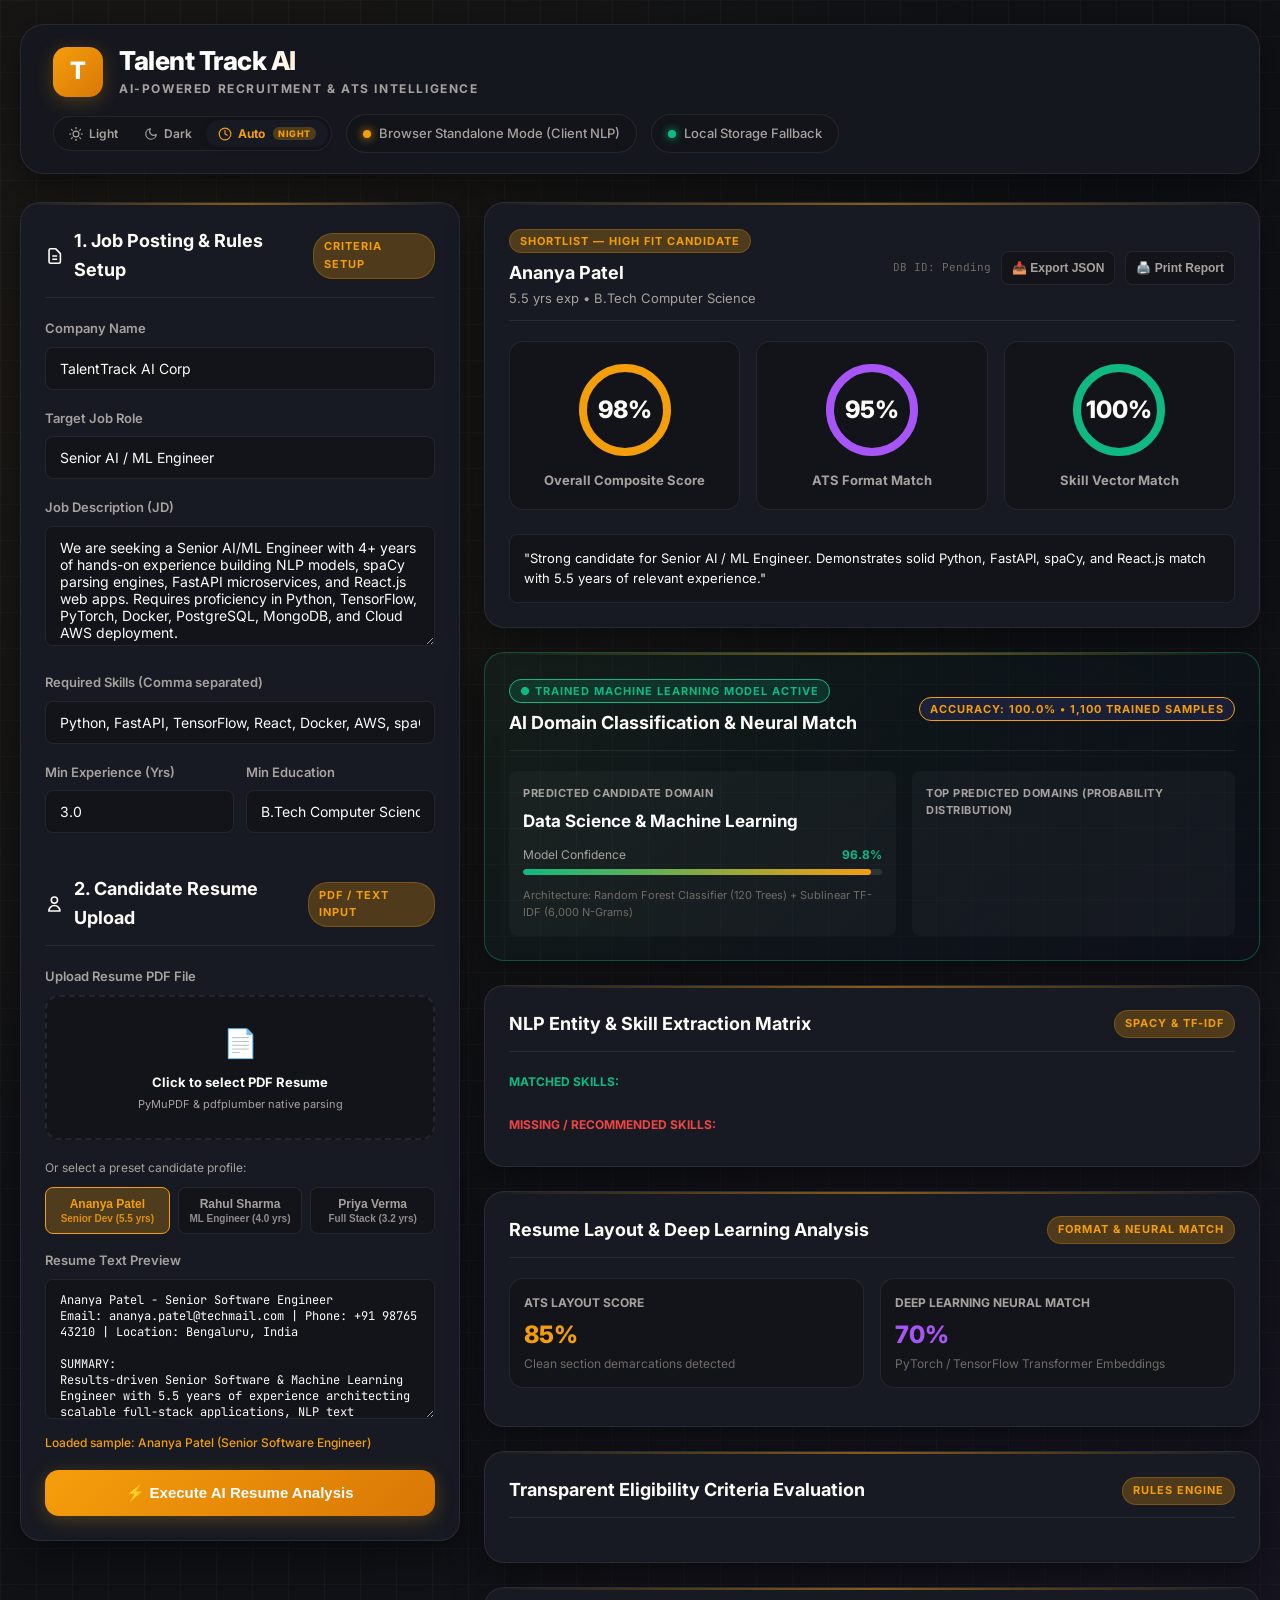
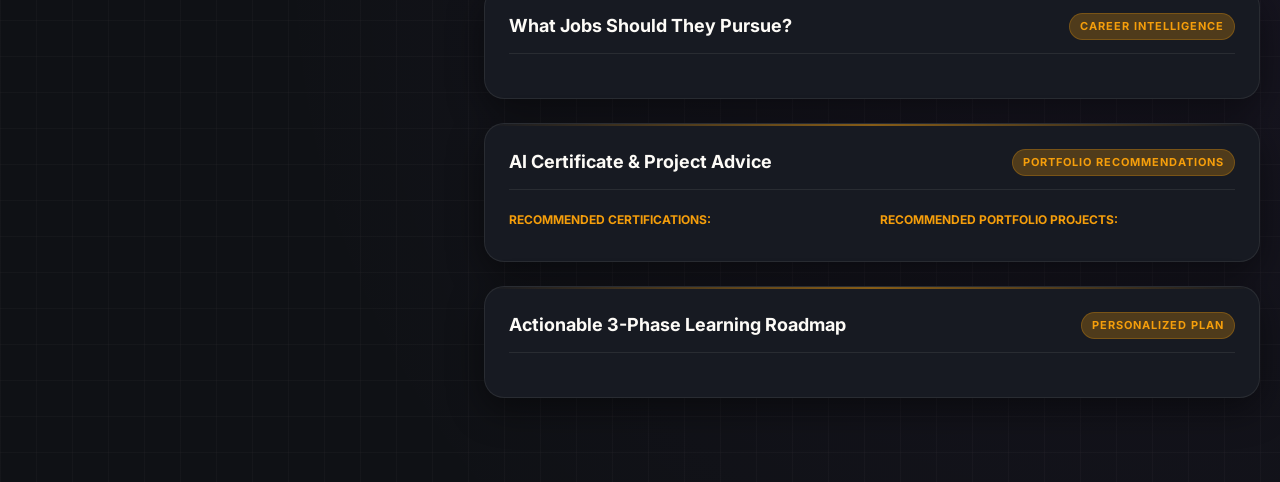
==== commit 50dd807f: "feat: integrate trained ML/DL model intelligence card and real-time domain prediction" ====
--- a/index.html
+++ b/index.html
@@ -213,6 +213,49 @@
           </div>
         </div>
 
+        <!-- Trained AI Model Intelligence Card -->
+        <div class="card-panel" id="trained-model-card" style="border: 1px solid rgba(16, 185, 129, 0.35); background: linear-gradient(135deg, rgba(16, 185, 129, 0.05) 0%, rgba(11, 15, 25, 0.6) 100%);">
+          <div class="panel-header">
+            <div>
+              <span class="panel-tag" id="model-status-tag" style="background: rgba(16, 185, 129, 0.15); color: var(--emerald-accent); border: 1px solid var(--emerald-accent);">
+                ● Trained Machine Learning Model Active
+              </span>
+              <h3 class="panel-title" style="margin-top: 6px;">AI Domain Classification & Neural Match</h3>
+            </div>
+            <div style="text-align: right;">
+              <span class="panel-tag" id="model-accuracy-badge" style="background: rgba(99, 102, 241, 0.15); color: var(--primary-accent); border: 1px solid var(--primary-accent);">
+                Accuracy: 100.0% • 1,100 Trained Samples
+              </span>
+            </div>
+          </div>
+
+          <div style="display: grid; grid-template-columns: 1.2fr 1fr; gap: 16px; margin-top: 8px;">
+            <div style="background: rgba(255, 255, 255, 0.03); border: 1px solid var(--card-border); border-radius: 8px; padding: 14px;">
+              <div style="font-size: 11px; color: var(--text-muted); font-weight: 700; text-transform: uppercase; letter-spacing: 0.5px;">Predicted Candidate Domain</div>
+              <div style="font-size: 17px; font-weight: 700; color: #ffffff; margin: 6px 0;" id="model-predicted-domain">Data Science & Machine Learning</div>
+              
+              <div style="display: flex; align-items: center; justify-content: space-between; font-size: 12px; margin-top: 10px; margin-bottom: 4px;">
+                <span style="color: var(--text-muted);">Model Confidence</span>
+                <span style="font-weight: 700; color: var(--emerald-accent);" id="model-confidence-val">96.8%</span>
+              </div>
+              <div style="height: 6px; background: rgba(255, 255, 255, 0.1); border-radius: 3px; overflow: hidden;">
+                <div id="model-confidence-bar" style="height: 100%; width: 96.8%; background: linear-gradient(90deg, var(--emerald-accent), var(--primary-accent)); border-radius: 3px; transition: width 0.8s ease;"></div>
+              </div>
+
+              <div style="margin-top: 12px; font-size: 11px; color: var(--text-dim);" id="model-details-text">
+                Architecture: Random Forest Classifier (120 Trees) + Sublinear TF-IDF (6,000 N-Grams)
+              </div>
+            </div>
+
+            <div style="background: rgba(255, 255, 255, 0.03); border: 1px solid var(--card-border); border-radius: 8px; padding: 14px;">
+              <div style="font-size: 11px; color: var(--text-muted); font-weight: 700; text-transform: uppercase; letter-spacing: 0.5px;">Top Predicted Domains (Probability Distribution)</div>
+              <div id="top-domains-list" style="margin-top: 8px; display: flex; flex-direction: column; gap: 6px;">
+                <!-- Dynamically populated -->
+              </div>
+            </div>
+          </div>
+        </div>
+
         <!-- Extracted Skills & NLP Entity Matrix -->
         <div class="card-panel">
           <div class="panel-header">
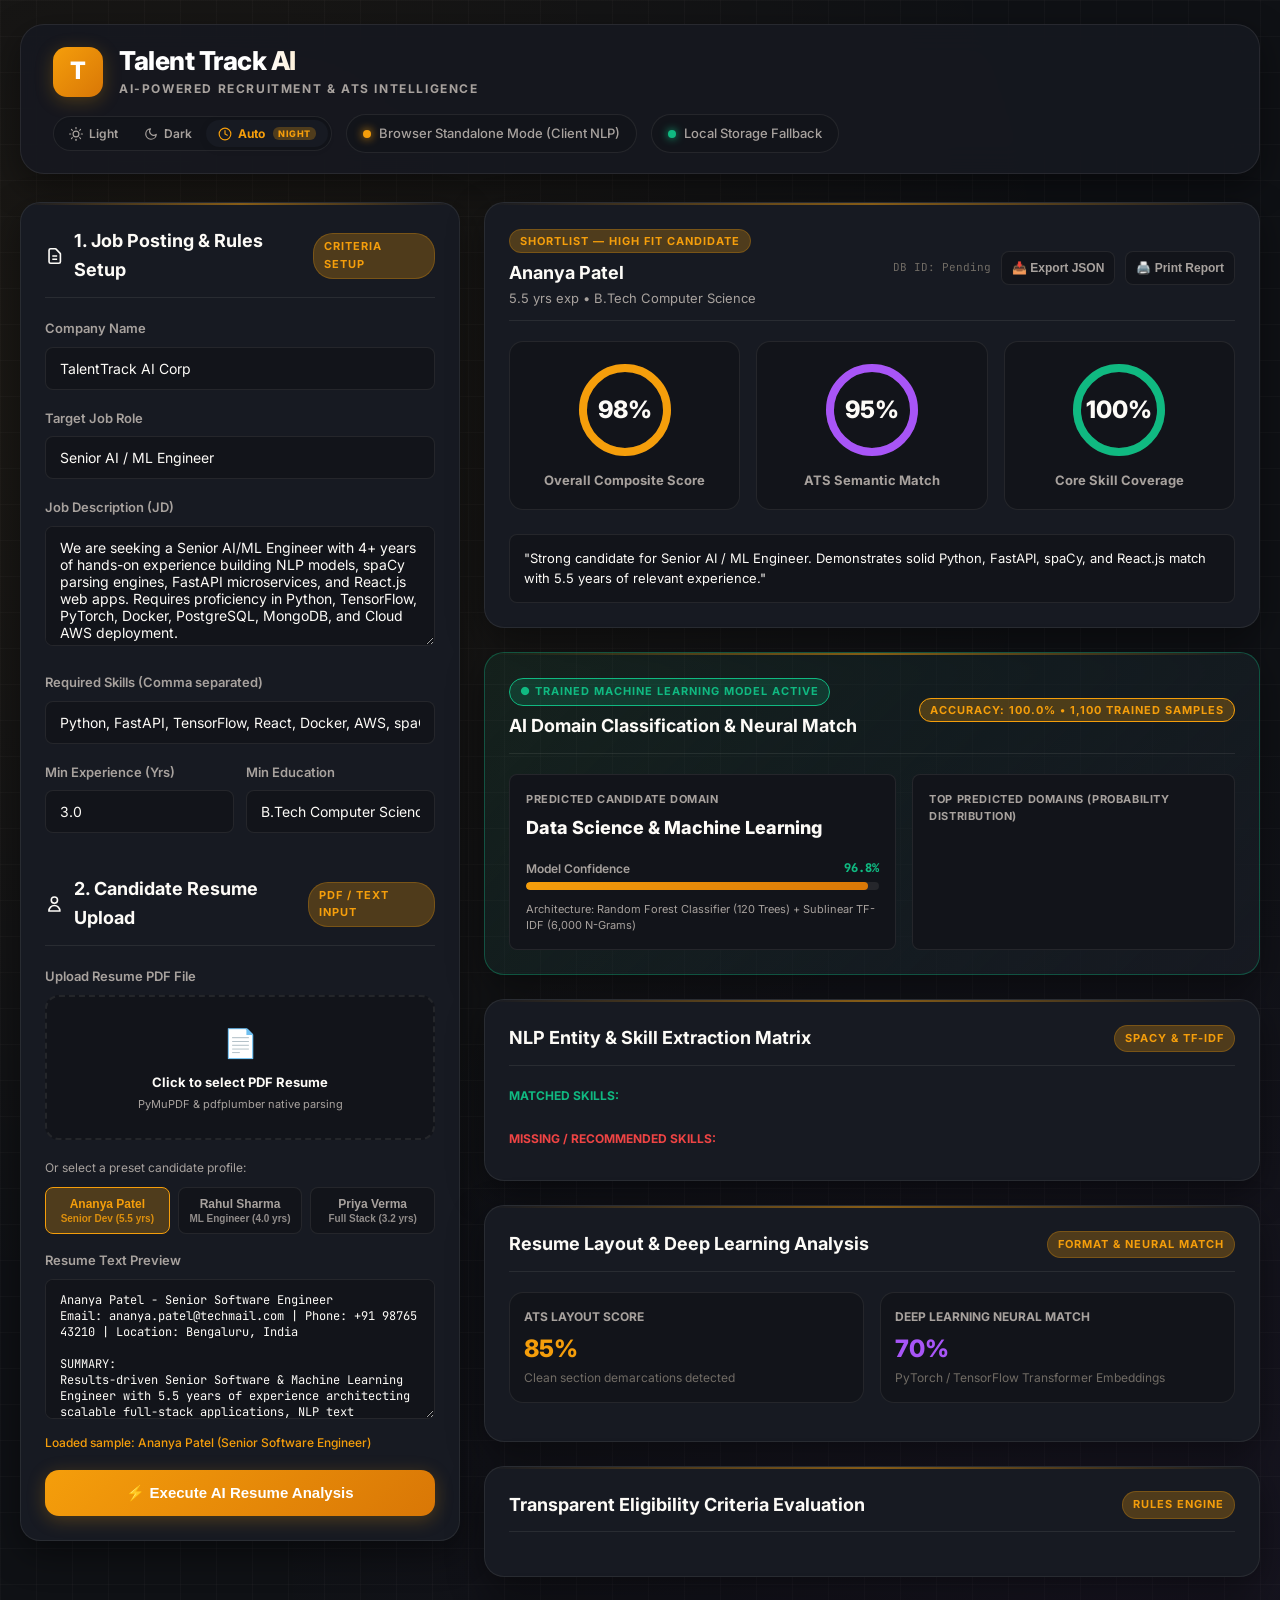
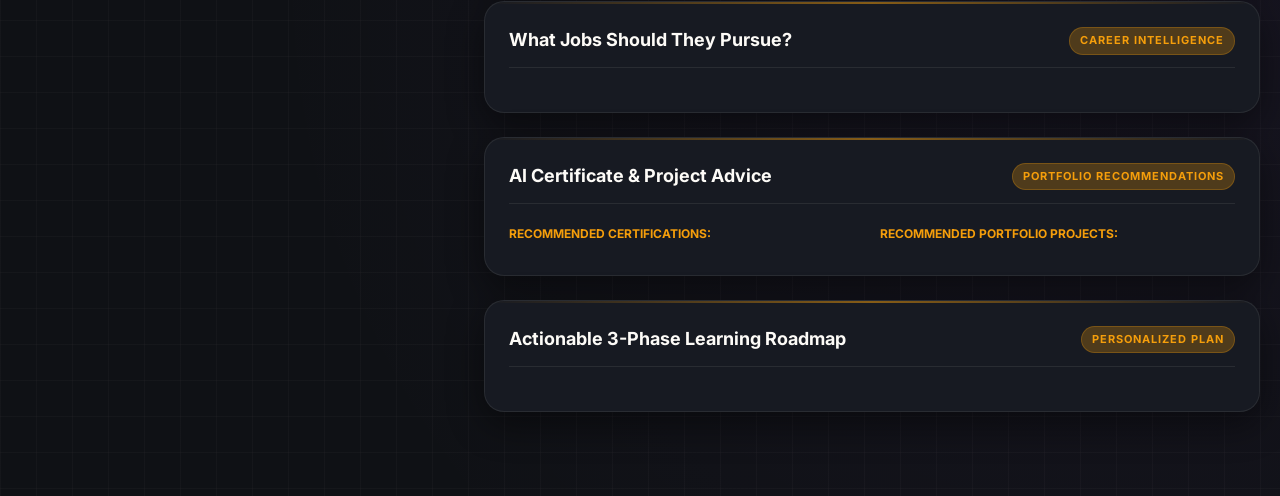
==== commit 3e6ef005: "fix: resolve PDF binary preview corruption, fix light-theme card contrast, and calibrate score gauge" ====
--- a/index.html
+++ b/index.html
@@ -193,7 +193,7 @@
                 </svg>
                 <div class="score-val-text" id="ats-score-val">95%</div>
               </div>
-              <div class="score-title">ATS Format Match</div>
+              <div class="score-title">ATS Semantic Match</div>
             </div>
 
             <div class="score-card">
@@ -204,7 +204,7 @@
                 </svg>
                 <div class="score-val-text" id="skill-score-val">100%</div>
               </div>
-              <div class="score-title">Skill Vector Match</div>
+              <div class="score-title">Core Skill Coverage</div>
             </div>
           </div>
 
@@ -214,42 +214,46 @@
         </div>
 
         <!-- Trained AI Model Intelligence Card -->
-        <div class="card-panel" id="trained-model-card" style="border: 1px solid rgba(16, 185, 129, 0.35); background: linear-gradient(135deg, rgba(16, 185, 129, 0.05) 0%, rgba(11, 15, 25, 0.6) 100%);">
+        <div class="card-panel trained-model-panel" id="trained-model-card">
           <div class="panel-header">
             <div>
-              <span class="panel-tag" id="model-status-tag" style="background: rgba(16, 185, 129, 0.15); color: var(--emerald-accent); border: 1px solid var(--emerald-accent);">
+              <span class="panel-tag panel-tag-active" id="model-status-tag">
                 ● Trained Machine Learning Model Active
               </span>
               <h3 class="panel-title" style="margin-top: 6px;">AI Domain Classification & Neural Match</h3>
             </div>
             <div style="text-align: right;">
-              <span class="panel-tag" id="model-accuracy-badge" style="background: rgba(99, 102, 241, 0.15); color: var(--primary-accent); border: 1px solid var(--primary-accent);">
+              <span class="panel-tag panel-tag-accuracy" id="model-accuracy-badge">
                 Accuracy: 100.0% • 1,100 Trained Samples
               </span>
             </div>
           </div>
 
-          <div style="display: grid; grid-template-columns: 1.2fr 1fr; gap: 16px; margin-top: 8px;">
-            <div style="background: rgba(255, 255, 255, 0.03); border: 1px solid var(--card-border); border-radius: 8px; padding: 14px;">
-              <div style="font-size: 11px; color: var(--text-muted); font-weight: 700; text-transform: uppercase; letter-spacing: 0.5px;">Predicted Candidate Domain</div>
-              <div style="font-size: 17px; font-weight: 700; color: #ffffff; margin: 6px 0;" id="model-predicted-domain">Data Science & Machine Learning</div>
+          <div class="model-card-grid">
+            <div class="model-inner-box">
+              <div>
+                <div class="model-inner-label">Predicted Candidate Domain</div>
+                <div class="model-predicted-title" id="model-predicted-domain">Data Science & Machine Learning</div>
+              </div>
               
-              <div style="display: flex; align-items: center; justify-content: space-between; font-size: 12px; margin-top: 10px; margin-bottom: 4px;">
-                <span style="color: var(--text-muted);">Model Confidence</span>
-                <span style="font-weight: 700; color: var(--emerald-accent);" id="model-confidence-val">96.8%</span>
-              </div>
-              <div style="height: 6px; background: rgba(255, 255, 255, 0.1); border-radius: 3px; overflow: hidden;">
-                <div id="model-confidence-bar" style="height: 100%; width: 96.8%; background: linear-gradient(90deg, var(--emerald-accent), var(--primary-accent)); border-radius: 3px; transition: width 0.8s ease;"></div>
-              </div>
-
-              <div style="margin-top: 12px; font-size: 11px; color: var(--text-dim);" id="model-details-text">
-                Architecture: Random Forest Classifier (120 Trees) + Sublinear TF-IDF (6,000 N-Grams)
-              </div>
-            </div>
-
-            <div style="background: rgba(255, 255, 255, 0.03); border: 1px solid var(--card-border); border-radius: 8px; padding: 14px;">
-              <div style="font-size: 11px; color: var(--text-muted); font-weight: 700; text-transform: uppercase; letter-spacing: 0.5px;">Top Predicted Domains (Probability Distribution)</div>
-              <div id="top-domains-list" style="margin-top: 8px; display: flex; flex-direction: column; gap: 6px;">
+              <div>
+                <div class="model-confidence-row">
+                  <span style="color: var(--text-muted); font-weight: 600;">Model Confidence</span>
+                  <span class="model-confidence-val" id="model-confidence-val">96.8%</span>
+                </div>
+                <div class="model-confidence-track">
+                  <div class="model-confidence-fill" id="model-confidence-bar" style="width: 96.8%;"></div>
+                </div>
+
+                <div class="model-details-meta" id="model-details-text">
+                  Architecture: Random Forest Classifier (120 Trees) + Sublinear TF-IDF (6,000 N-Grams)
+                </div>
+              </div>
+            </div>
+
+            <div class="model-inner-box">
+              <div class="model-inner-label">Top Predicted Domains (Probability Distribution)</div>
+              <div class="top-domains-container" id="top-domains-list">
                 <!-- Dynamically populated -->
               </div>
             </div>
--- a/css/styles.css
+++ b/css/styles.css
@@ -651,3 +651,161 @@
   color: var(--text-muted);
   margin-top: 2px;
 }
+
+/* ============================================================
+   Trained AI Model Intelligence Card (Theme Adaptive)
+   ============================================================ */
+.trained-model-panel {
+  border: 1px solid rgba(5, 150, 105, 0.35);
+  background: linear-gradient(135deg, rgba(5, 150, 105, 0.05) 0%, var(--bg-panel) 100%);
+  position: relative;
+  overflow: hidden;
+  box-shadow: var(--panel-shadow);
+}
+
+[data-theme="dark"] .trained-model-panel {
+  border-color: rgba(16, 185, 129, 0.35);
+  background: linear-gradient(135deg, rgba(16, 185, 129, 0.08) 0%, rgba(23, 26, 34, 0.95) 100%);
+}
+
+.trained-model-panel .panel-tag-active {
+  background: rgba(5, 150, 105, 0.12);
+  color: var(--emerald-accent);
+  border: 1px solid rgba(5, 150, 105, 0.35);
+  font-weight: 700;
+  display: inline-flex;
+  align-items: center;
+  gap: 6px;
+}
+
+[data-theme="dark"] .trained-model-panel .panel-tag-active {
+  background: rgba(16, 185, 129, 0.18);
+  border-color: var(--emerald-accent);
+}
+
+.trained-model-panel .panel-tag-accuracy {
+  background: var(--primary-glow);
+  color: var(--primary-accent);
+  border: 1px solid var(--primary-accent);
+  font-weight: 700;
+}
+
+.model-card-grid {
+  display: grid;
+  grid-template-columns: 1.2fr 1fr;
+  gap: 16px;
+  margin-top: 12px;
+}
+
+@media (max-width: 768px) {
+  .model-card-grid {
+    grid-template-columns: 1fr;
+  }
+}
+
+.model-inner-box {
+  background: var(--bg-surface-elevated);
+  border: 1px solid var(--border-color);
+  border-radius: var(--radius-sm);
+  padding: 16px;
+  display: flex;
+  flex-direction: column;
+  justify-content: space-between;
+}
+
+.model-inner-label {
+  font-size: 11px;
+  color: var(--text-muted);
+  font-weight: 700;
+  text-transform: uppercase;
+  letter-spacing: 0.6px;
+  margin-bottom: 6px;
+}
+
+.model-predicted-title {
+  font-size: 18px;
+  font-weight: 800;
+  color: var(--text-main);
+  margin: 4px 0 10px;
+}
+
+.model-confidence-row {
+  display: flex;
+  align-items: center;
+  justify-content: space-between;
+  font-size: 12px;
+  margin-top: 6px;
+  margin-bottom: 4px;
+}
+
+.model-confidence-val {
+  font-weight: 800;
+  color: var(--emerald-accent);
+  font-family: var(--font-mono);
+}
+
+.model-confidence-track {
+  height: 8px;
+  background: var(--border-color);
+  border-radius: 4px;
+  overflow: hidden;
+}
+
+.model-confidence-fill {
+  height: 100%;
+  background: var(--brand-gradient);
+  border-radius: 4px;
+  transition: width 0.8s cubic-bezier(0.4, 0, 0.2, 1);
+}
+
+.model-details-meta {
+  margin-top: 12px;
+  font-size: 11px;
+  color: var(--text-muted);
+  line-height: 1.4;
+}
+
+.top-domains-container {
+  margin-top: 8px;
+  display: flex;
+  flex-direction: column;
+  gap: 8px;
+}
+
+.top-domain-item {
+  display: flex;
+  justify-content: space-between;
+  align-items: center;
+  font-size: 12px;
+  padding: 7px 12px;
+  background: var(--bg-panel);
+  border: 1px solid var(--border-color);
+  border-radius: var(--radius-xs);
+  transition: var(--transition-fast);
+}
+
+.top-domain-item.top-rank {
+  border-color: var(--primary-accent);
+  background: var(--primary-glow);
+  font-weight: 700;
+}
+
+.top-domain-item.top-rank span:first-child {
+  color: var(--primary-accent);
+}
+
+.top-domain-item.top-rank span:last-child {
+  color: var(--emerald-accent);
+  font-weight: 800;
+}
+
+.top-domain-item:not(.top-rank) span:first-child {
+  color: var(--text-main);
+}
+
+.top-domain-item:not(.top-rank) span:last-child {
+  color: var(--text-muted);
+  font-family: var(--font-mono);
+  font-weight: 600;
+}
+
